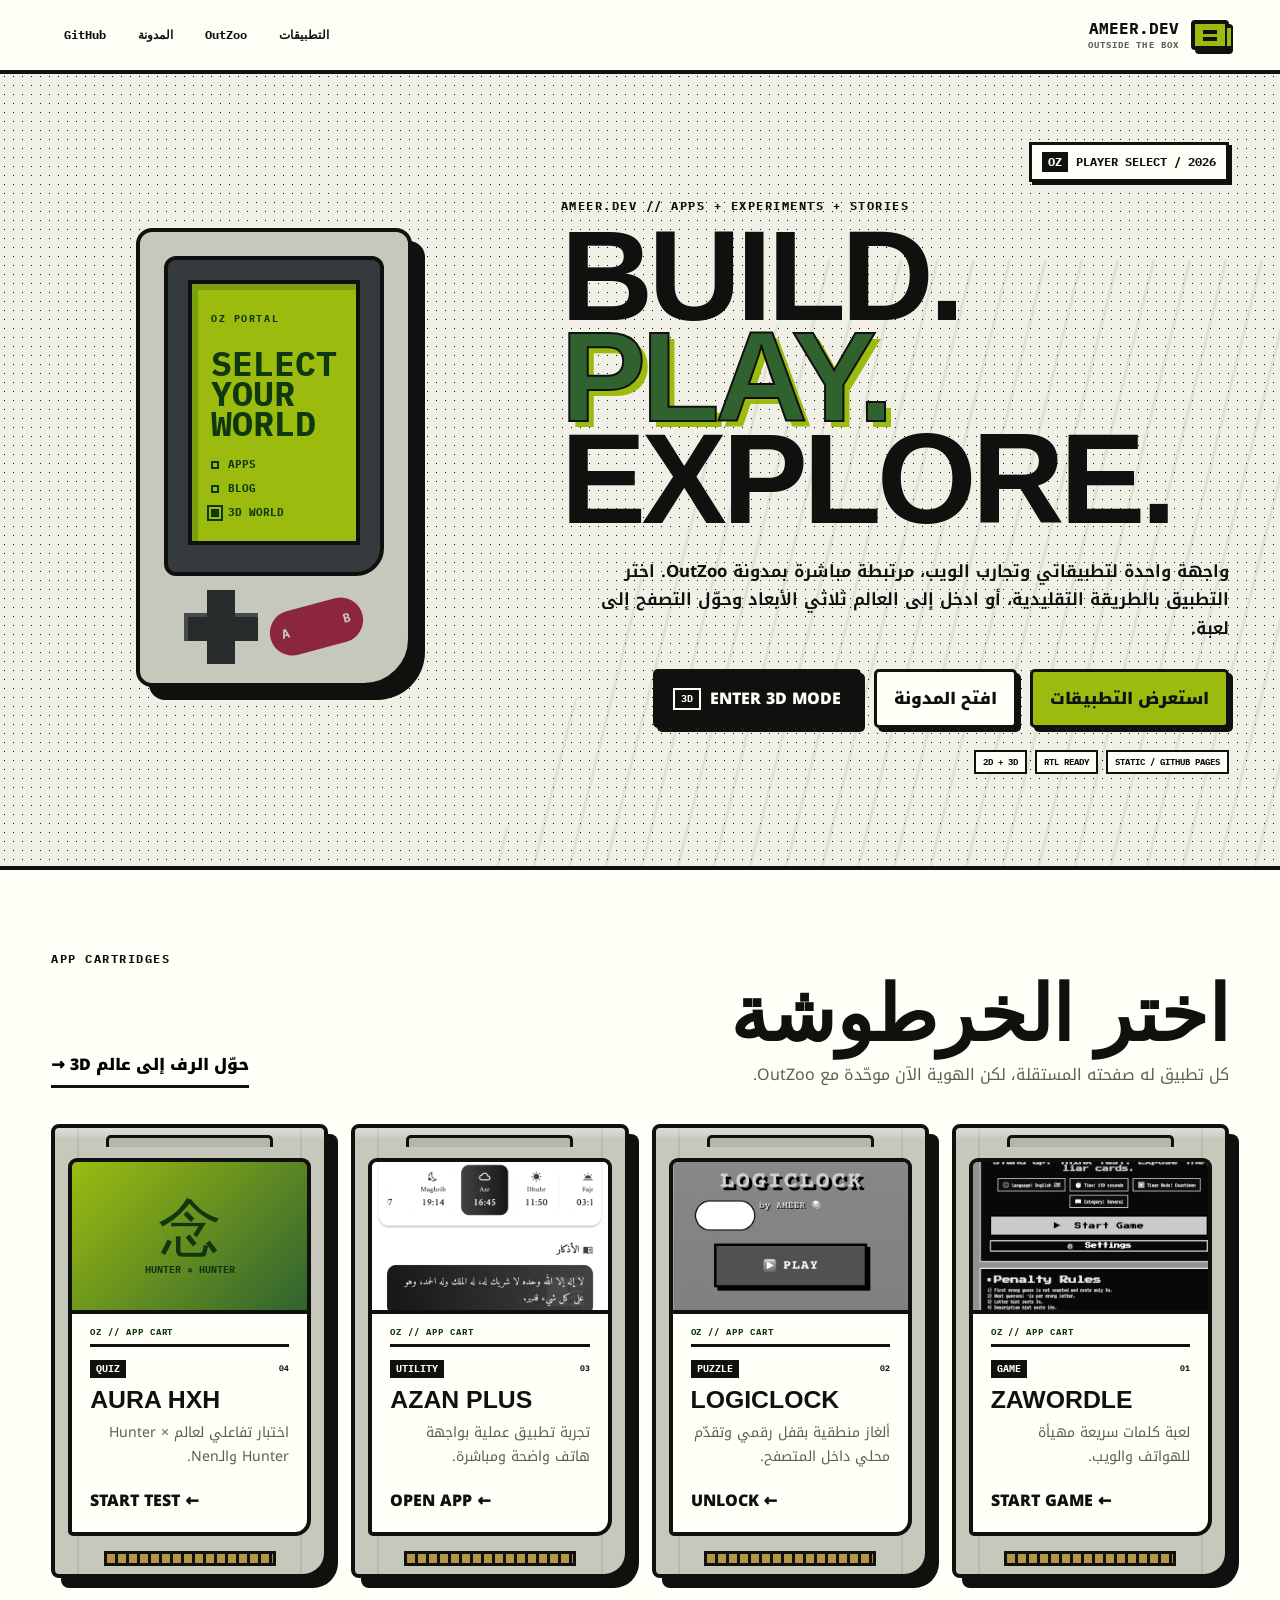
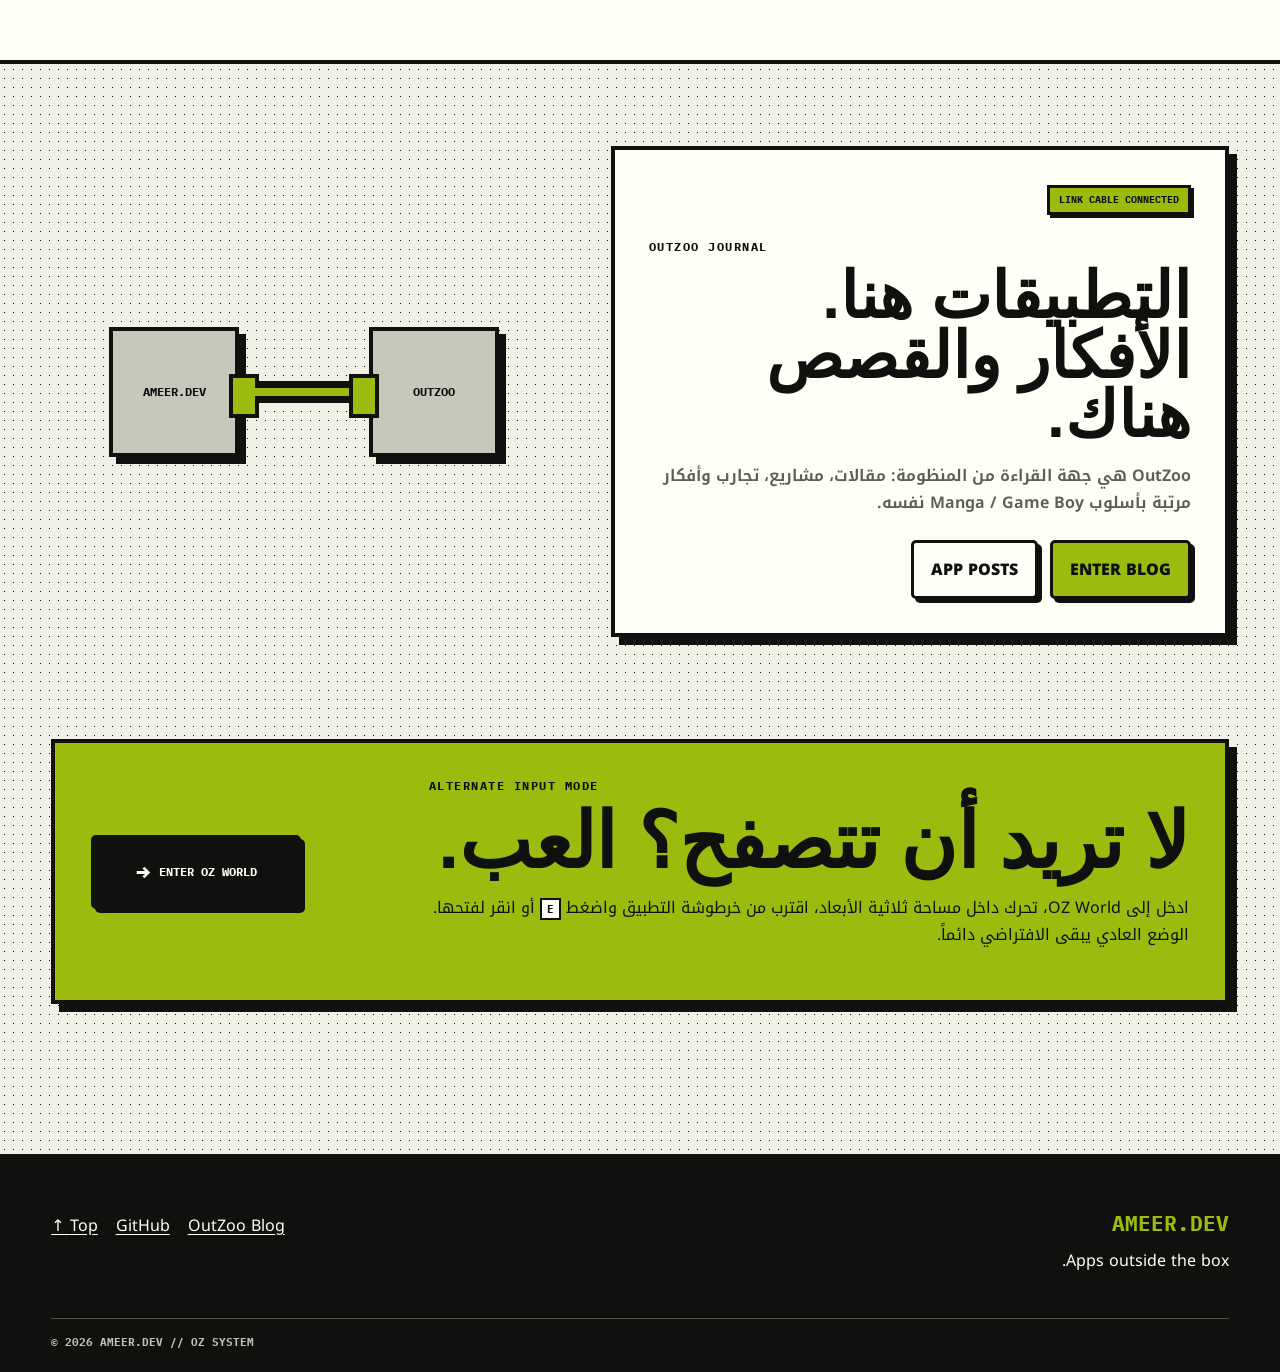
==== index.html @ f424a1c2 "update the main page ." ====
<!doctype html>
<html lang="ar" dir="rtl">
<head>
  <meta charset="utf-8">
  <meta name="viewport" content="width=device-width,initial-scale=1,viewport-fit=cover">
  <meta name="theme-color" content="#f1f0e6">
  <meta name="description" content="AMEER.DEV — تطبيقات وتجارب ومشاريع، وبوابة إلى مدونة OutZoo.">
  <title>AMEER.DEV — Apps, Experiments & OutZoo</title>
  <link rel="preconnect" href="https://fonts.googleapis.com">
  <link rel="preconnect" href="https://fonts.gstatic.com" crossorigin>
  <link href="https://fonts.googleapis.com/css2?family=IBM+Plex+Mono:wght@500;700&family=Noto+Kufi+Arabic:wght@500;700;900&display=swap" rel="stylesheet">
  <link rel="stylesheet" href="assets/site.css">
</head>
<body>
  <a class="skip-link" href="#apps">تجاوز إلى التطبيقات</a>

  <header class="site-header" id="top">
    <div class="shell header-row">
      <a class="brand" href="#top" aria-label="AMEER.DEV home">
        <span class="brand-mark" aria-hidden="true"></span>
        <span class="brand-copy"><b>AMEER.DEV</b><small>OUTSIDE THE BOX</small></span>
      </a>

      <button class="nav-toggle" type="button" aria-expanded="false" aria-controls="site-nav">MENU</button>
      <nav class="nav" id="site-nav" aria-label="التنقل الرئيسي">
        <a href="#apps">التطبيقات</a>
        <a href="#portal">OutZoo</a>
        <a href="https://blog.ameer.dev/">المدونة</a>
        <a href="https://github.com/ameeracle" target="_blank" rel="noopener">GitHub</a>
      </nav>
    </div>
  </header>

  <main>
    <section class="hero">
      <div class="shell hero-grid">
        <div class="hero-copy reveal">
          <div class="issue"><b>OZ</b><span>PLAYER SELECT / 2026</span></div>
          <p class="eyebrow">AMEER.DEV // APPS + EXPERIMENTS + STORIES</p>
          <h1>BUILD.<br><span>PLAY.</span><br>EXPLORE.</h1>
          <p class="hero-lead">واجهة واحدة لتطبيقاتي وتجارب الويب، مرتبطة مباشرة بمدونة <b>OutZoo</b>. اختر التطبيق بالطريقة التقليدية، أو ادخل إلى العالم ثلاثي الأبعاد وحوّل التصفح إلى لعبة.</p>
          <div class="hero-actions">
            <a class="btn btn-primary" href="#apps">استعرض التطبيقات</a>
            <a class="btn" href="https://blog.ameer.dev/">افتح المدونة</a>
            <button class="btn btn-dark world-trigger" type="button" data-open-world>
              <span>ENTER 3D MODE</span><kbd>3D</kbd>
            </button>
          </div>
          <div class="hero-notes" aria-label="خصائص الموقع">
            <span>STATIC / GITHUB PAGES</span><span>RTL READY</span><span>2D + 3D</span>
          </div>
        </div>

        <div class="console reveal" aria-label="OZ handheld console illustration">
          <div class="screen-bezel">
            <div class="screen">
              <span class="screen-label">OZ PORTAL</span>
              <strong>SELECT<br>YOUR<br>WORLD</strong>
              <div class="screen-menu"><i></i><span>APPS</span><i></i><span>BLOG</span><i class="active"></i><span>3D WORLD</span></div>
            </div>
          </div>
          <div class="console-controls" aria-hidden="true"><span class="dpad"></span><span class="ab">A&nbsp;&nbsp;B</span></div>
        </div>
      </div>
    </section>

    <section class="section apps-section" id="apps">
      <div class="shell">
        <p class="kicker">APP CARTRIDGES</p>
        <div class="section-head reveal">
          <div><h2>اختر الخرطوشة</h2><p>كل تطبيق له صفحته المستقلة، لكن الهوية الآن موحّدة مع OutZoo.</p></div>
          <button class="tiny-world world-trigger" type="button" data-open-world>حوّل الرف إلى عالم 3D →</button>
        </div>

        <div class="app-grid">
          <article class="app-card reveal" data-app="zawordle">
            <div class="cart-notch" aria-hidden="true"></div>
            <a class="card-screen" href="ZaWordle/" aria-label="فتح ZaWordle"><img src="assets/zawrd.jpg" alt="واجهة ZaWordle" loading="lazy"></a>
            <div class="card-body"><div class="card-meta"><span>GAME</span><small>01</small></div><h3>ZaWordle</h3><p>لعبة كلمات سريعة مهيأة للهواتف والويب.</p><a class="card-link" href="ZaWordle/">START GAME ←</a></div>
            <div class="cart-pins" aria-hidden="true"></div>
          </article>

          <article class="app-card reveal" data-app="logiclock">
            <div class="cart-notch" aria-hidden="true"></div>
            <a class="card-screen" href="logiclock/" aria-label="فتح LogicLock"><img src="assets/logiclock.webp" alt="واجهة LogicLock" loading="lazy"></a>
            <div class="card-body"><div class="card-meta"><span>PUZZLE</span><small>02</small></div><h3>LogicLock</h3><p>ألغاز منطقية بقفل رقمي وتقدّم محلي داخل المتصفح.</p><a class="card-link" href="logiclock/">UNLOCK ←</a></div>
            <div class="cart-pins" aria-hidden="true"></div>
          </article>

          <article class="app-card reveal" data-app="azanplus">
            <div class="cart-notch" aria-hidden="true"></div>
            <a class="card-screen" href="azanplus/" aria-label="فتح Azan Plus"><img src="assets/screen-home.jpg" alt="واجهة Azan Plus" loading="lazy"></a>
            <div class="card-body"><div class="card-meta"><span>UTILITY</span><small>03</small></div><h3>Azan Plus</h3><p>تجربة تطبيق عملية بواجهة هاتف واضحة ومباشرة.</p><a class="card-link" href="azanplus/">OPEN APP ←</a></div>
            <div class="cart-pins" aria-hidden="true"></div>
          </article>

          <article class="app-card reveal" data-app="hxh">
            <div class="cart-notch" aria-hidden="true"></div>
            <a class="card-screen hxh-screen" href="hxh/" aria-label="فتح Aura HxH"><span>念</span><b>HUNTER × HUNTER</b></a>
            <div class="card-body"><div class="card-meta"><span>QUIZ</span><small>04</small></div><h3>Aura HxH</h3><p>اختبار تفاعلي لعالم Hunter × Hunter والـNen.</p><a class="card-link" href="hxh/">START TEST ←</a></div>
            <div class="cart-pins" aria-hidden="true"></div>
          </article>
        </div>
      </div>
    </section>

    <section class="section portal-section" id="portal">
      <div class="shell portal-grid">
        <div class="portal-panel reveal">
          <span class="portal-badge">LINK CABLE CONNECTED</span>
          <p class="kicker">OUTZOO JOURNAL</p>
          <h2>التطبيقات هنا.<br>الأفكار والقصص هناك.</h2>
          <p>OutZoo هي جهة القراءة من المنظومة: مقالات، مشاريع، تجارب وأفكار مرتبة بأسلوب Manga / Game Boy نفسه.</p>
          <div class="portal-actions"><a class="btn btn-primary" href="https://blog.ameer.dev/">ENTER BLOG</a><a class="btn" href="https://blog.ameer.dev/#tag=app">APP POSTS</a></div>
        </div>
        <div class="link-device reveal" aria-hidden="true"><div class="port left">AMEER.DEV</div><div class="cable"><i></i></div><div class="port right">OUTZOO</div></div>
      </div>
    </section>

    <section class="section world-callout">
      <div class="shell world-box reveal">
        <div><p class="kicker">ALTERNATE INPUT MODE</p><h2>لا تريد أن تتصفح؟ العب.</h2><p>ادخل إلى OZ World، تحرك داخل مساحة ثلاثية الأبعاد، اقترب من خرطوشة التطبيق واضغط <kbd>E</kbd> أو انقر لفتحها. الوضع العادي يبقى الافتراضي دائماً.</p></div>
        <button class="btn btn-dark world-trigger world-big" type="button" data-open-world>ENTER OZ WORLD <span>→</span></button>
      </div>
    </section>
  </main>

  <footer class="footer">
    <div class="shell footer-grid"><div><b>AMEER.DEV</b><p>Apps outside the box.</p></div><div class="footer-links"><a href="https://blog.ameer.dev/">OutZoo Blog</a><a href="https://github.com/ameeracle">GitHub</a><a href="#top">Top ↑</a></div></div>
    <div class="shell footer-bottom">© <span id="year"></span> AMEER.DEV // OZ SYSTEM</div>
  </footer>

  <div class="world" id="oz-world" aria-hidden="true">
    <div class="world-stage" id="oz-world-stage"></div>
    <div class="world-scanlines" aria-hidden="true"></div>
    <div class="world-hud">
      <div class="world-topbar"><div class="world-brand"><b>OZ WORLD</b><span>3D NAVIGATION MODE</span></div><button type="button" id="world-exit">EXIT 3D</button></div>
      <div class="world-crosshair" aria-hidden="true"><i></i><i></i></div>
      <div class="world-prompt" id="world-prompt"><small>INTERACT</small><strong>تحرك نحو إحدى الخراطيش</strong><span>WASD / MOUSE · E TO OPEN</span></div>
      <div class="world-help"><span>WASD MOVE</span><span>MOUSE LOOK</span><span>SHIFT RUN</span><span>E OPEN</span></div>
      <div class="touch-controls" id="touch-controls" aria-hidden="true"><div class="touch-stick" id="touch-stick"><i></i></div><div class="touch-look">LOOK</div><button type="button" id="touch-action">OPEN</button></div>
    </div>
    <div class="world-loader" id="world-loader"><b>LOADING OZ WORLD</b><span></span></div>
  </div>

  <script src="assets/site.js" defer></script>
</body>
</html>
---- assets/site.css ----
:root{--paper:#fffef7;--paper2:#f1f0e6;--ink:#10110f;--muted:#5c5f57;--gb1:#9bbc0f;--gb2:#8bac0f;--gb3:#306230;--gb4:#0f380f;--red:#d94235;--shadow:8px 8px 0 var(--ink);--shadow-sm:4px 4px 0 var(--ink);--radius:8px;--max:1180px;--font:"Noto Kufi Arabic",system-ui,sans-serif;--mono:"IBM Plex Mono",ui-monospace,monospace}
*{box-sizing:border-box}html{scroll-behavior:smooth}body{margin:0;color:var(--ink);background-color:var(--paper2);background-image:radial-gradient(var(--ink) .7px,transparent .7px);background-size:9px 9px;font-family:var(--font);line-height:1.7;overflow-x:hidden}body.world-open{overflow:hidden}a{color:inherit;text-underline-offset:3px}button,input{font:inherit}img{max-width:100%;height:auto}::selection{background:var(--gb1);color:var(--ink)}:focus-visible{outline:4px solid var(--gb1);outline-offset:3px}.shell{width:min(var(--max),92vw);margin-inline:auto}.skip-link{position:fixed;z-index:9999;top:8px;inset-inline-start:8px;transform:translateY(-160%);padding:9px 12px;background:var(--ink);color:var(--paper)}.skip-link:focus{transform:none}
.site-header{position:fixed;inset:0 0 auto;z-index:1000;height:74px;background:rgba(255,254,247,.96);border-bottom:4px solid var(--ink);backdrop-filter:blur(8px)}.header-row{height:100%;display:flex;align-items:center;gap:24px}.brand{display:inline-flex;align-items:center;gap:12px;text-decoration:none;min-width:0}.brand-mark{width:38px;height:30px;border:4px solid var(--ink);border-radius:4px;background:var(--gb1);box-shadow:4px 4px 0 var(--ink);position:relative;flex:none}.brand-mark:before,.brand-mark:after{content:"";position:absolute;background:var(--ink)}.brand-mark:before{width:14px;height:4px;left:8px;top:6px;box-shadow:0 7px 0 var(--ink)}.brand-mark:after{width:4px;height:18px;right:-8px;top:2px;background:var(--gb1);border:2px solid var(--ink)}.brand-copy{display:flex;flex-direction:column;line-height:1.05}.brand-copy b{font:900 1rem/1 var(--mono)}.brand-copy small{margin-top:5px;color:var(--muted);font:700 .55rem/1 var(--mono);letter-spacing:.12em}.nav{margin-inline-start:auto;display:flex;align-items:center;gap:6px}.nav a,.nav-toggle{padding:9px 11px;border:2px solid transparent;text-decoration:none;font:900 .72rem/1 var(--mono)}.nav a:hover{border-color:var(--ink);background:var(--gb1)}.nav-toggle{display:none;margin-inline-start:auto;background:var(--paper);border-color:var(--ink);box-shadow:3px 3px 0 var(--ink);cursor:pointer}
.hero{padding:142px 0 92px;position:relative;overflow:hidden}.hero:after{content:"";position:absolute;z-index:-1;inset:auto -5% 0 38%;height:70%;opacity:.07;background-image:repeating-linear-gradient(104deg,transparent 0 16px,var(--ink) 17px 19px,transparent 20px 35px);clip-path:polygon(38% 0,100% 0,100% 100%,0 100%)}.hero-grid{display:grid;grid-template-columns:minmax(0,1.2fr) minmax(330px,.8fr);gap:64px;align-items:center}.issue{display:inline-flex;gap:8px;align-items:center;margin-bottom:17px;padding:7px 10px;border:3px solid var(--ink);background:var(--paper);box-shadow:3px 3px 0 var(--ink);font:900 .72rem/1 var(--mono);direction:ltr}.issue b{background:var(--ink);color:var(--paper);padding:4px 6px}.eyebrow,.kicker{margin:0 0 13px;font:900 .72rem/1.2 var(--mono);letter-spacing:.13em;direction:ltr;text-align:left}.hero h1{margin:0;font:900 clamp(4rem,10vw,8.3rem)/.79 Impact,"Arial Black",sans-serif;letter-spacing:-.035em;text-transform:uppercase;direction:ltr;text-align:left}.hero h1 span{color:var(--gb3);-webkit-text-stroke:2px var(--ink);text-shadow:6px 6px 0 var(--gb1)}.hero-lead{max-width:680px;margin:28px 0 0;font-size:1.05rem;font-weight:650}.hero-actions{display:flex;gap:13px;flex-wrap:wrap;margin-top:27px}.btn{display:inline-flex;align-items:center;justify-content:center;gap:9px;padding:13px 17px;border:3px solid var(--ink);border-radius:5px;background:var(--paper);color:var(--ink);box-shadow:var(--shadow-sm);font-weight:950;text-decoration:none;cursor:pointer;transition:.12s transform,.12s box-shadow}.btn:hover{transform:translate(2px,2px);box-shadow:2px 2px 0 var(--ink)}.btn-primary{background:var(--gb1)}.btn-dark{background:var(--ink);color:var(--paper)}.btn kbd{padding:4px 6px;border:2px solid currentColor;font:900 .62rem/1 var(--mono)}.hero-notes{display:flex;gap:8px;flex-wrap:wrap;margin-top:22px}.hero-notes span{padding:5px 7px;border:2px solid var(--ink);background:var(--paper);font:800 .58rem/1 var(--mono);direction:ltr}
.console{max-width:390px;margin-inline:auto;padding:24px 24px 30px;background:#c7c8bc;border:4px solid var(--ink);border-radius:16px 16px 48px 16px;box-shadow:13px 13px 0 var(--ink);transform:rotate(2deg)}.screen-bezel{padding:20px 20px 27px;background:#353a3c;border:4px solid var(--ink);border-radius:12px 12px 28px 12px}.screen{min-height:225px;padding:19px;background:var(--gb1);border:4px solid var(--ink);box-shadow:inset 6px 6px 0 rgba(15,56,15,.22);color:var(--gb4);font-family:var(--mono);direction:ltr}.screen-label{font-size:.62rem;font-weight:900;letter-spacing:.16em}.screen strong{display:block;margin:18px 0;font-size:2.2rem;line-height:.85}.screen-menu{display:grid;grid-template-columns:auto 1fr;gap:6px 9px;align-items:center;font-size:.66rem;font-weight:900}.screen-menu i{width:8px;height:8px;border:2px solid var(--gb4)}.screen-menu i.active{background:var(--gb4);box-shadow:0 0 0 2px var(--gb1),0 0 0 4px var(--gb4)}.console-controls{display:flex;align-items:center;justify-content:space-between;padding:28px 20px 4px;direction:ltr}.dpad{width:74px;height:28px;background:#282b2b;position:relative;box-shadow:inset 4px 4px 0 #464b4b}.dpad:after{content:"";position:absolute;width:28px;height:74px;left:23px;top:-23px;background:#282b2b}.ab{display:grid;place-items:center;width:95px;height:45px;border-radius:28px;background:#8c2540;color:#c7c8bc;font:900 .8rem/1 var(--mono);transform:rotate(-15deg);word-spacing:20px}
.section{padding:82px 0;position:relative}.apps-section{background:var(--paper);border-block:4px solid var(--ink)}.section-head{display:flex;align-items:end;justify-content:space-between;gap:28px;margin-bottom:36px}.section h2{margin:0;font:900 clamp(2.6rem,6vw,5.1rem)/.93 Impact,"Arial Black",sans-serif;text-transform:uppercase}.section-head p{margin:11px 0 0;color:var(--muted)}.tiny-world{border:0;border-bottom:3px solid var(--ink);background:none;font-weight:950;cursor:pointer;padding:7px 0;white-space:nowrap}.app-grid{display:grid;grid-template-columns:repeat(4,minmax(0,1fr));gap:23px}.app-card{position:relative;display:flex;flex-direction:column;padding:30px 13px 38px;isolation:isolate;overflow:hidden;background:linear-gradient(180deg,rgba(255,255,255,.42),transparent 12px),linear-gradient(90deg,transparent 0 8%,rgba(16,17,15,.08) 8% 9%,transparent 9% 91%,rgba(16,17,15,.08) 91% 92%,transparent 92%),#c7c8bc;border:4px solid var(--ink);border-radius:8px 8px 25px 8px;box-shadow:10px 10px 0 var(--ink);transition:.14s transform,.14s box-shadow}.app-card:hover{transform:translate(3px,3px) rotate(-.25deg);box-shadow:6px 6px 0 var(--ink)}.cart-notch{position:absolute;z-index:2;top:7px;inset-inline:19%;height:12px;border:3px solid var(--ink);border-bottom:0;border-radius:5px 5px 0 0;background:#b4b6aa}.cart-pins{position:absolute;z-index:2;inset-inline:18%;bottom:8px;height:15px;border:3px solid var(--ink);background:repeating-linear-gradient(90deg,#b59642 0 8px,var(--ink) 8px 11px)}.card-screen{display:block;aspect-ratio:16/10;overflow:hidden;background:var(--gb1);border:4px solid var(--ink);border-bottom:0;border-radius:9px 9px 0 0}.card-screen img{width:100%;height:100%;object-fit:cover;filter:grayscale(1) contrast(1.15);transition:.2s filter,.2s transform}.app-card:hover .card-screen img{filter:grayscale(.15) contrast(1.08);transform:scale(1.035)}.hxh-screen{display:grid;place-items:center;align-content:center;gap:3px;text-decoration:none;background:linear-gradient(135deg,var(--gb1),var(--gb3));color:var(--gb4);font-family:var(--mono)}.hxh-screen span{font-size:4rem;line-height:1}.hxh-screen b{font-size:.65rem}.card-body{display:flex;flex-direction:column;flex:1;padding:18px;background:var(--paper);border:4px solid var(--ink);border-radius:0 0 16px 5px}.card-body:before{content:"OZ // APP CART";display:block;margin:-5px 0 13px;padding-bottom:7px;border-bottom:3px solid var(--ink);color:var(--gb4);direction:ltr;text-align:left;font:900 .59rem/1 var(--mono);letter-spacing:.1em}.card-meta{display:flex;justify-content:space-between;gap:10px;align-items:center;margin-bottom:10px;font:900 .63rem/1 var(--mono);direction:ltr}.card-meta span{padding:4px 6px;background:var(--ink);color:var(--paper)}.card-body h3{margin:0 0 9px;font:900 1.55rem/1 Impact,"Arial Black",sans-serif;text-transform:uppercase;direction:ltr;text-align:left}.card-body p{margin:0 0 18px;color:var(--muted);font-size:.88rem}.card-link{margin-top:auto;font-weight:950;direction:ltr;text-align:left;text-decoration:none}
.portal-section{overflow:hidden}.portal-grid{display:grid;grid-template-columns:minmax(0,1.1fr) minmax(320px,.9fr);gap:54px;align-items:center}.portal-panel{padding:34px;background:var(--paper);border:4px solid var(--ink);box-shadow:var(--shadow)}.portal-panel h2{font-size:clamp(2.5rem,5vw,4.7rem)}.portal-panel>p:not(.kicker){color:var(--muted);font-weight:650}.portal-badge{display:inline-block;margin-bottom:25px;padding:7px 9px;background:var(--gb1);border:3px solid var(--ink);box-shadow:3px 3px 0 var(--ink);font:900 .62rem/1 var(--mono);direction:ltr}.portal-actions{display:flex;gap:12px;flex-wrap:wrap;margin-top:24px}.link-device{display:flex;align-items:center;justify-content:center;direction:ltr}.port{display:grid;place-items:center;width:130px;height:130px;padding:12px;background:#c7c8bc;border:4px solid var(--ink);box-shadow:7px 7px 0 var(--ink);font:900 .72rem/1.2 var(--mono);text-align:center}.cable{width:130px;height:22px;background:var(--ink);position:relative}.cable:before,.cable:after{content:"";position:absolute;top:-7px;width:22px;height:36px;background:var(--gb1);border:4px solid var(--ink)}.cable:before{left:-10px}.cable:after{right:-10px}.cable i{position:absolute;inset:7px 0;background:var(--gb1);animation:pulseCable 1.4s linear infinite}@keyframes pulseCable{50%{background:var(--paper)}}
.world-callout{padding-top:20px}.world-box{display:grid;grid-template-columns:1fr auto;gap:34px;align-items:center;padding:36px;background:var(--gb1);border:4px solid var(--ink);box-shadow:var(--shadow)}.world-box p{max-width:760px}.world-box kbd{padding:2px 5px;border:2px solid var(--ink);background:var(--paper);font:900 .7rem/1 var(--mono)}.world-big{min-width:210px;min-height:74px;font:900 .78rem/1 var(--mono)}.world-big span{font-size:1.5rem}.footer{margin-top:68px;padding:54px 0 24px;background:var(--ink);color:var(--paper);border-top:4px solid var(--ink)}.footer-grid{display:flex;justify-content:space-between;gap:30px}.footer b{font:900 1.3rem/1 var(--mono);color:var(--gb1)}.footer p{margin:8px 0}.footer-links{display:flex;gap:18px;flex-wrap:wrap}.footer-links a{color:var(--paper)}.footer-bottom{margin-top:36px;padding-top:18px;border-top:1px solid #50524c;color:#bfc1b7;font:700 .68rem/1 var(--mono);direction:ltr;text-align:left}
.reveal{opacity:0;transform:translateY(18px);transition:.55s opacity,.55s transform}.reveal.on{opacity:1;transform:none}
.world{position:fixed;z-index:5000;inset:0;display:none;background:#091009;color:#fff}.world.open{display:block}.world-stage{position:absolute;inset:0}.world-stage canvas{display:block;width:100%;height:100%;touch-action:none}.world-scanlines{position:absolute;inset:0;pointer-events:none;opacity:.1;background:repeating-linear-gradient(0deg,rgba(255,255,255,.13) 0 1px,transparent 1px 4px);mix-blend-mode:overlay}.world-hud{position:absolute;inset:0;pointer-events:none;font-family:var(--mono)}.world-topbar{position:absolute;top:0;left:0;right:0;display:flex;align-items:center;justify-content:space-between;padding:max(14px,env(safe-area-inset-top)) 18px 13px;background:linear-gradient(#081009e6,transparent);pointer-events:none}.world-brand{display:flex;flex-direction:column;direction:ltr}.world-brand b{color:#9bbc0f;font-size:1rem}.world-brand span{margin-top:3px;font-size:.55rem;letter-spacing:.13em}.world-topbar button{pointer-events:auto;padding:8px 11px;border:3px solid #9bbc0f;background:#081009;color:#9bbc0f;font:900 .68rem/1 var(--mono);cursor:pointer}.world-crosshair{position:absolute;left:50%;top:50%;width:22px;height:22px;transform:translate(-50%,-50%)}.world-crosshair i{position:absolute;background:#d9f57f;box-shadow:0 0 8px #9bbc0f}.world-crosshair i:first-child{width:22px;height:2px;top:10px}.world-crosshair i:last-child{width:2px;height:22px;left:10px}.world-prompt{position:absolute;left:50%;bottom:78px;transform:translateX(-50%);min-width:min(520px,90vw);padding:13px 16px;border:3px solid #9bbc0f;background:#071007df;text-align:center;transition:.15s opacity,.15s transform}.world-prompt.ready{background:#9bbc0f;color:#0f380f;transform:translateX(-50%) scale(1.02)}.world-prompt small,.world-prompt strong,.world-prompt span{display:block}.world-prompt small{font-size:.55rem;letter-spacing:.13em}.world-prompt strong{margin:4px 0;font-family:var(--font)}.world-prompt span{font-size:.58rem}.world-help{position:absolute;bottom:18px;left:18px;display:flex;gap:5px;direction:ltr}.world-help span{padding:6px 7px;border:2px solid #9bbc0f;background:#071007c9;color:#d9f57f;font-size:.55rem}.world-loader{position:absolute;z-index:10;inset:0;display:grid;place-items:center;align-content:center;gap:14px;background:#071007;color:#9bbc0f;font:900 .78rem/1 var(--mono);letter-spacing:.12em;transition:.35s opacity}.world-loader span{width:min(340px,72vw);height:13px;border:3px solid #9bbc0f;position:relative}.world-loader span:after{content:"";position:absolute;inset:2px;transform-origin:left;background:#9bbc0f;animation:worldLoad 1.25s ease-in-out infinite}@keyframes worldLoad{0%{transform:scaleX(.04)}70%{transform:scaleX(.82)}100%{transform:scaleX(1)}}.world.ready .world-loader{opacity:0;pointer-events:none}.touch-controls{display:none}
@media(max-width:1050px){.app-grid{grid-template-columns:repeat(2,minmax(0,1fr))}.hero-grid{grid-template-columns:1fr;gap:50px}.console{max-width:430px}.portal-grid{grid-template-columns:1fr}.link-device{margin-top:20px}}
@media(max-width:760px){.site-header{height:68px}.nav-toggle{display:block}.nav{position:fixed;inset:68px 0 auto;display:none;flex-direction:column;align-items:stretch;padding:16px;background:var(--paper);border-bottom:4px solid var(--ink)}.nav.open{display:flex}.nav a{text-align:center}.hero{padding-top:112px}.hero h1{font-size:clamp(3.6rem,20vw,6rem)}.section{padding:58px 0}.section-head{align-items:start;flex-direction:column}.app-grid{grid-template-columns:1fr;max-width:430px;margin-inline:auto}.world-box{grid-template-columns:1fr}.world-big{width:100%}.link-device{transform:scale(.82)}.footer-grid{flex-direction:column}.world-help{display:none}.world-prompt{bottom:90px}.touch-controls{position:absolute;inset:auto 0 0;display:block;height:180px;pointer-events:none}.touch-stick{position:absolute;left:24px;bottom:24px;width:112px;height:112px;border:2px solid #9bbc0f55;border-radius:50%;background:#07100755;pointer-events:auto;touch-action:none}.touch-stick i{position:absolute;left:36px;top:36px;width:40px;height:40px;border:3px solid #9bbc0f;border-radius:50%;background:#0f380fcc;transform:translate(0,0)}.touch-look{position:absolute;right:0;bottom:0;width:52%;height:160px;display:grid;place-items:end;padding:14px;color:#9bbc0f66;font-size:.55rem;pointer-events:auto;touch-action:none}.touch-controls button{position:absolute;right:22px;bottom:24px;z-index:2;padding:12px 14px;border:3px solid #9bbc0f;background:#0f380f;color:#d9f57f;font:900 .65rem/1 var(--mono);pointer-events:auto}.world-prompt span{display:none}}
@media(max-width:480px){.console{transform:none;padding:17px}.screen{min-height:190px}.portal-panel,.world-box{padding:24px}.section h2{font-size:2.8rem}.link-device{transform:scale(.68);margin-inline:-50px}.brand-copy small{display:none}}
@media(prefers-reduced-motion:reduce){html{scroll-behavior:auto}.reveal{opacity:1;transform:none;transition:none}.app-card,.btn{transition:none}.cable i{animation:none}}
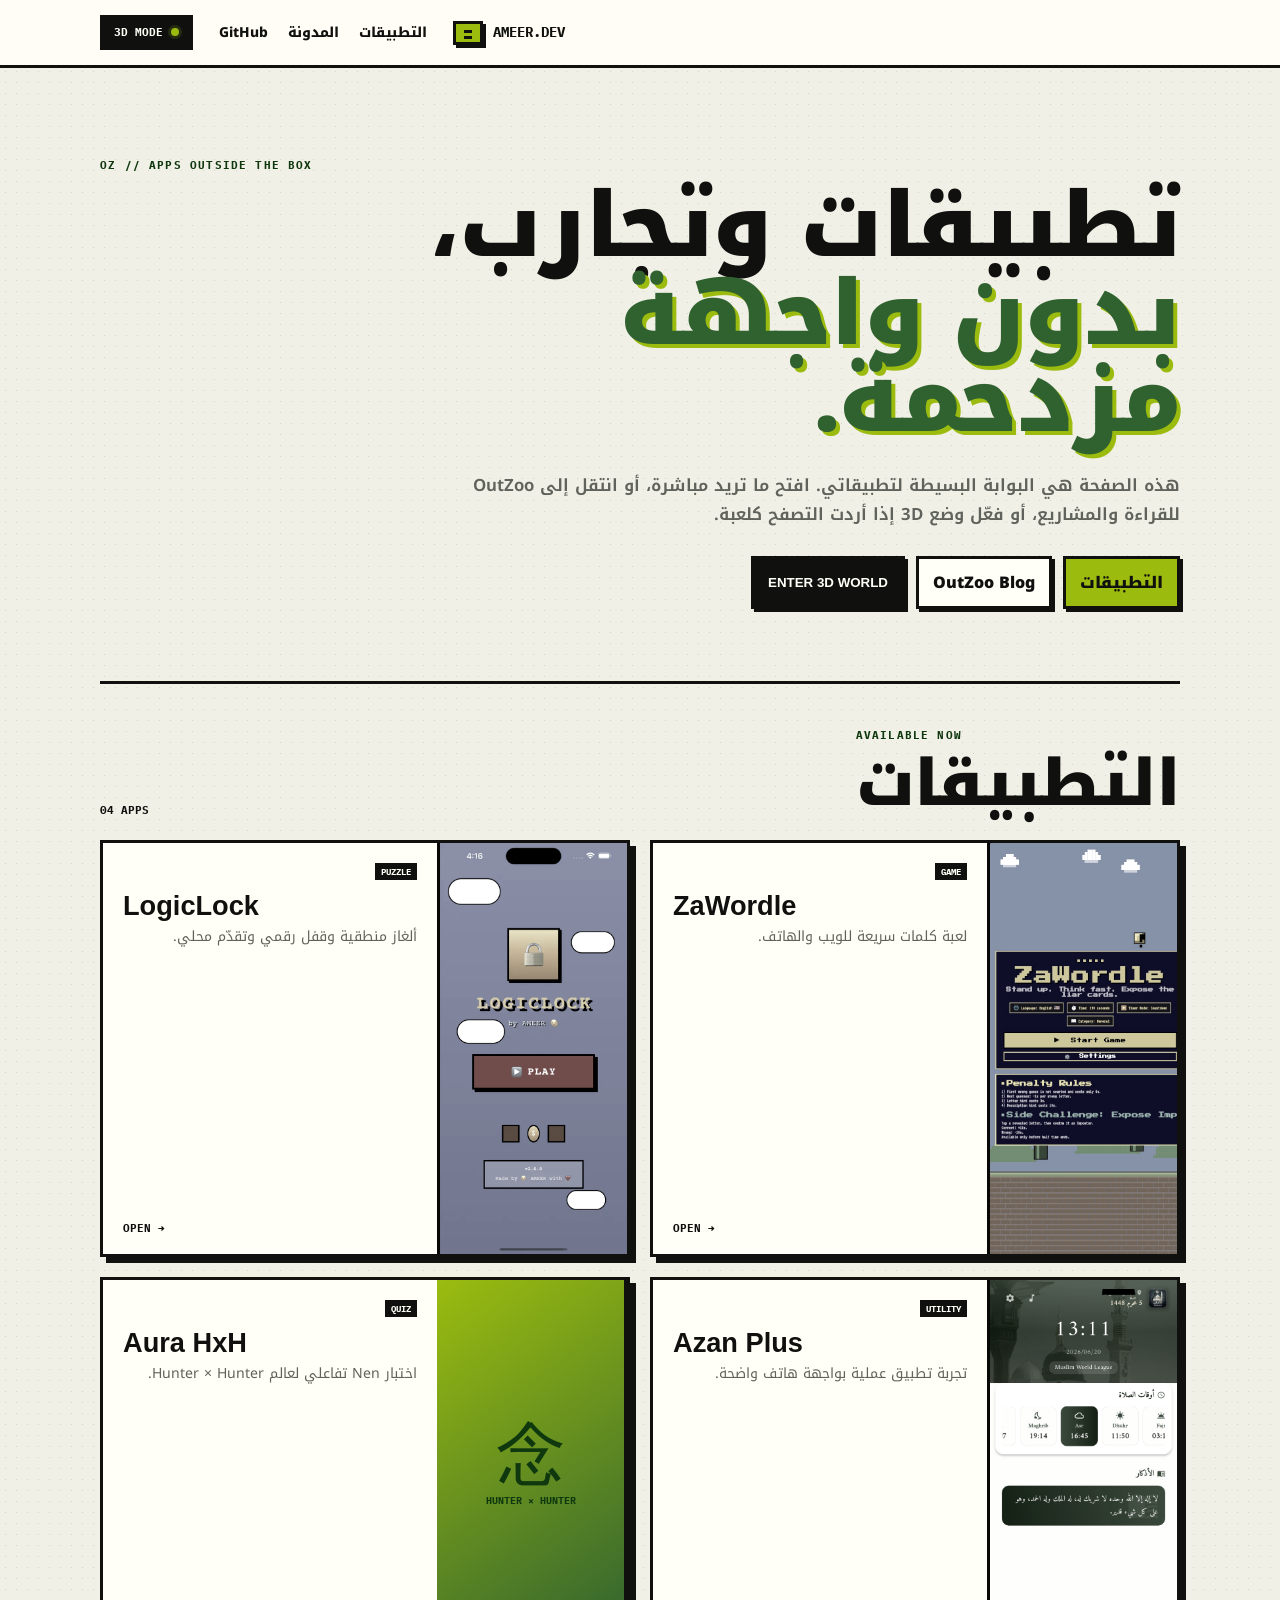
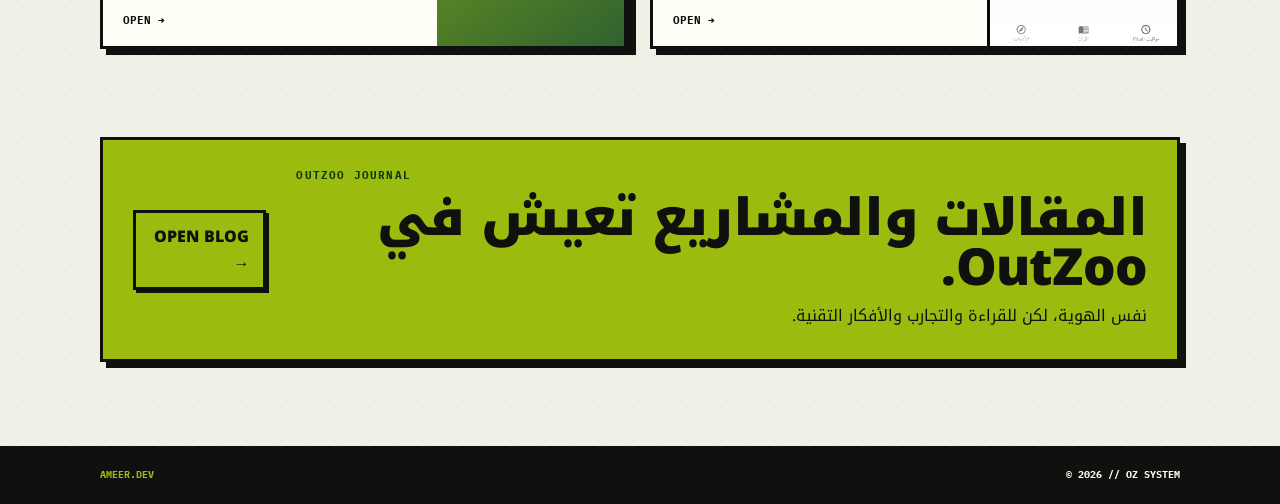
==== commit eb9f9102: "Add files via upload" ====
--- a/index.html
+++ b/index.html
@@ -4,143 +4,82 @@
   <meta charset="utf-8">
   <meta name="viewport" content="width=device-width,initial-scale=1,viewport-fit=cover">
   <meta name="theme-color" content="#f1f0e6">
-  <meta name="description" content="AMEER.DEV — تطبيقات وتجارب ومشاريع، وبوابة إلى مدونة OutZoo.">
-  <title>AMEER.DEV — Apps, Experiments & OutZoo</title>
+  <meta name="description" content="AMEER.DEV — تطبيقات وتجارب وبوابة إلى مدونة OutZoo.">
+  <title>AMEER.DEV — Apps & OutZoo</title>
   <link rel="preconnect" href="https://fonts.googleapis.com">
   <link rel="preconnect" href="https://fonts.gstatic.com" crossorigin>
-  <link href="https://fonts.googleapis.com/css2?family=IBM+Plex+Mono:wght@500;700&family=Noto+Kufi+Arabic:wght@500;700;900&display=swap" rel="stylesheet">
+  <link href="https://fonts.googleapis.com/css2?family=IBM+Plex+Mono:wght@600;700&family=Noto+Kufi+Arabic:wght@500;700;900&display=swap" rel="stylesheet">
   <link rel="stylesheet" href="assets/site.css">
 </head>
 <body>
-  <a class="skip-link" href="#apps">تجاوز إلى التطبيقات</a>
-
-  <header class="site-header" id="top">
-    <div class="shell header-row">
-      <a class="brand" href="#top" aria-label="AMEER.DEV home">
-        <span class="brand-mark" aria-hidden="true"></span>
-        <span class="brand-copy"><b>AMEER.DEV</b><small>OUTSIDE THE BOX</small></span>
-      </a>
-
-      <button class="nav-toggle" type="button" aria-expanded="false" aria-controls="site-nav">MENU</button>
-      <nav class="nav" id="site-nav" aria-label="التنقل الرئيسي">
+  <header class="topbar">
+    <div class="shell topbar-row">
+      <a class="brand" href="#top"><span class="brand-mark" aria-hidden="true"></span><b>AMEER.DEV</b></a>
+      <nav class="nav" aria-label="التنقل الرئيسي">
         <a href="#apps">التطبيقات</a>
-        <a href="#portal">OutZoo</a>
         <a href="https://blog.ameer.dev/">المدونة</a>
         <a href="https://github.com/ameeracle" target="_blank" rel="noopener">GitHub</a>
       </nav>
+      <button class="mode-btn" type="button" data-open-world><span class="mode-dot"></span>3D MODE</button>
     </div>
   </header>
 
-  <main>
-    <section class="hero">
-      <div class="shell hero-grid">
-        <div class="hero-copy reveal">
-          <div class="issue"><b>OZ</b><span>PLAYER SELECT / 2026</span></div>
-          <p class="eyebrow">AMEER.DEV // APPS + EXPERIMENTS + STORIES</p>
-          <h1>BUILD.<br><span>PLAY.</span><br>EXPLORE.</h1>
-          <p class="hero-lead">واجهة واحدة لتطبيقاتي وتجارب الويب، مرتبطة مباشرة بمدونة <b>OutZoo</b>. اختر التطبيق بالطريقة التقليدية، أو ادخل إلى العالم ثلاثي الأبعاد وحوّل التصفح إلى لعبة.</p>
-          <div class="hero-actions">
-            <a class="btn btn-primary" href="#apps">استعرض التطبيقات</a>
-            <a class="btn" href="https://blog.ameer.dev/">افتح المدونة</a>
-            <button class="btn btn-dark world-trigger" type="button" data-open-world>
-              <span>ENTER 3D MODE</span><kbd>3D</kbd>
-            </button>
-          </div>
-          <div class="hero-notes" aria-label="خصائص الموقع">
-            <span>STATIC / GITHUB PAGES</span><span>RTL READY</span><span>2D + 3D</span>
-          </div>
-        </div>
-
-        <div class="console reveal" aria-label="OZ handheld console illustration">
-          <div class="screen-bezel">
-            <div class="screen">
-              <span class="screen-label">OZ PORTAL</span>
-              <strong>SELECT<br>YOUR<br>WORLD</strong>
-              <div class="screen-menu"><i></i><span>APPS</span><i></i><span>BLOG</span><i class="active"></i><span>3D WORLD</span></div>
-            </div>
-          </div>
-          <div class="console-controls" aria-hidden="true"><span class="dpad"></span><span class="ab">A&nbsp;&nbsp;B</span></div>
-        </div>
+  <main id="top">
+    <section class="hero shell">
+      <p class="eyebrow">OZ // APPS OUTSIDE THE BOX</p>
+      <h1>تطبيقات وتجارب،<br><span>بدون واجهة مزدحمة.</span></h1>
+      <p class="lead">هذه الصفحة هي البوابة البسيطة لتطبيقاتي. افتح ما تريد مباشرة، أو انتقل إلى OutZoo للقراءة والمشاريع، أو فعّل وضع 3D إذا أردت التصفح كلعبة.</p>
+      <div class="actions">
+        <a class="btn primary" href="#apps">التطبيقات</a>
+        <a class="btn" href="https://blog.ameer.dev/">OutZoo Blog</a>
+        <button class="btn dark" type="button" data-open-world>ENTER 3D WORLD</button>
       </div>
     </section>
 
-    <section class="section apps-section" id="apps">
-      <div class="shell">
-        <p class="kicker">APP CARTRIDGES</p>
-        <div class="section-head reveal">
-          <div><h2>اختر الخرطوشة</h2><p>كل تطبيق له صفحته المستقلة، لكن الهوية الآن موحّدة مع OutZoo.</p></div>
-          <button class="tiny-world world-trigger" type="button" data-open-world>حوّل الرف إلى عالم 3D →</button>
-        </div>
-
-        <div class="app-grid">
-          <article class="app-card reveal" data-app="zawordle">
-            <div class="cart-notch" aria-hidden="true"></div>
-            <a class="card-screen" href="ZaWordle/" aria-label="فتح ZaWordle"><img src="assets/zawrd.jpg" alt="واجهة ZaWordle" loading="lazy"></a>
-            <div class="card-body"><div class="card-meta"><span>GAME</span><small>01</small></div><h3>ZaWordle</h3><p>لعبة كلمات سريعة مهيأة للهواتف والويب.</p><a class="card-link" href="ZaWordle/">START GAME ←</a></div>
-            <div class="cart-pins" aria-hidden="true"></div>
-          </article>
-
-          <article class="app-card reveal" data-app="logiclock">
-            <div class="cart-notch" aria-hidden="true"></div>
-            <a class="card-screen" href="logiclock/" aria-label="فتح LogicLock"><img src="assets/logiclock.webp" alt="واجهة LogicLock" loading="lazy"></a>
-            <div class="card-body"><div class="card-meta"><span>PUZZLE</span><small>02</small></div><h3>LogicLock</h3><p>ألغاز منطقية بقفل رقمي وتقدّم محلي داخل المتصفح.</p><a class="card-link" href="logiclock/">UNLOCK ←</a></div>
-            <div class="cart-pins" aria-hidden="true"></div>
-          </article>
-
-          <article class="app-card reveal" data-app="azanplus">
-            <div class="cart-notch" aria-hidden="true"></div>
-            <a class="card-screen" href="azanplus/" aria-label="فتح Azan Plus"><img src="assets/screen-home.jpg" alt="واجهة Azan Plus" loading="lazy"></a>
-            <div class="card-body"><div class="card-meta"><span>UTILITY</span><small>03</small></div><h3>Azan Plus</h3><p>تجربة تطبيق عملية بواجهة هاتف واضحة ومباشرة.</p><a class="card-link" href="azanplus/">OPEN APP ←</a></div>
-            <div class="cart-pins" aria-hidden="true"></div>
-          </article>
-
-          <article class="app-card reveal" data-app="hxh">
-            <div class="cart-notch" aria-hidden="true"></div>
-            <a class="card-screen hxh-screen" href="hxh/" aria-label="فتح Aura HxH"><span>念</span><b>HUNTER × HUNTER</b></a>
-            <div class="card-body"><div class="card-meta"><span>QUIZ</span><small>04</small></div><h3>Aura HxH</h3><p>اختبار تفاعلي لعالم Hunter × Hunter والـNen.</p><a class="card-link" href="hxh/">START TEST ←</a></div>
-            <div class="cart-pins" aria-hidden="true"></div>
-          </article>
-        </div>
+    <section class="apps shell" id="apps">
+      <div class="section-title"><div><p class="eyebrow">AVAILABLE NOW</p><h2>التطبيقات</h2></div><span>04 APPS</span></div>
+      <div class="app-grid">
+        <a class="app" href="ZaWordle/">
+          <img src="assets/zawrd.jpg" alt="ZaWordle" loading="lazy">
+          <div class="app-copy"><small>GAME</small><h3>ZaWordle</h3><p>لعبة كلمات سريعة للويب والهاتف.</p><b>OPEN →</b></div>
+        </a>
+        <a class="app" href="logiclock/">
+          <img src="assets/logiclock.webp" alt="LogicLock" loading="lazy">
+          <div class="app-copy"><small>PUZZLE</small><h3>LogicLock</h3><p>ألغاز منطقية وقفل رقمي وتقدّم محلي.</p><b>OPEN →</b></div>
+        </a>
+        <a class="app" href="azanplus/">
+          <img src="assets/screen-home.jpg" alt="Azan Plus" loading="lazy">
+          <div class="app-copy"><small>UTILITY</small><h3>Azan Plus</h3><p>تجربة تطبيق عملية بواجهة هاتف واضحة.</p><b>OPEN →</b></div>
+        </a>
+        <a class="app app-hxh" href="hxh/">
+          <div class="hxh-art"><span>念</span><b>HUNTER × HUNTER</b></div>
+          <div class="app-copy"><small>QUIZ</small><h3>Aura HxH</h3><p>اختبار Nen تفاعلي لعالم Hunter × Hunter.</p><b>OPEN →</b></div>
+        </a>
       </div>
     </section>
 
-    <section class="section portal-section" id="portal">
-      <div class="shell portal-grid">
-        <div class="portal-panel reveal">
-          <span class="portal-badge">LINK CABLE CONNECTED</span>
-          <p class="kicker">OUTZOO JOURNAL</p>
-          <h2>التطبيقات هنا.<br>الأفكار والقصص هناك.</h2>
-          <p>OutZoo هي جهة القراءة من المنظومة: مقالات، مشاريع، تجارب وأفكار مرتبة بأسلوب Manga / Game Boy نفسه.</p>
-          <div class="portal-actions"><a class="btn btn-primary" href="https://blog.ameer.dev/">ENTER BLOG</a><a class="btn" href="https://blog.ameer.dev/#tag=app">APP POSTS</a></div>
-        </div>
-        <div class="link-device reveal" aria-hidden="true"><div class="port left">AMEER.DEV</div><div class="cable"><i></i></div><div class="port right">OUTZOO</div></div>
-      </div>
-    </section>
-
-    <section class="section world-callout">
-      <div class="shell world-box reveal">
-        <div><p class="kicker">ALTERNATE INPUT MODE</p><h2>لا تريد أن تتصفح؟ العب.</h2><p>ادخل إلى OZ World، تحرك داخل مساحة ثلاثية الأبعاد، اقترب من خرطوشة التطبيق واضغط <kbd>E</kbd> أو انقر لفتحها. الوضع العادي يبقى الافتراضي دائماً.</p></div>
-        <button class="btn btn-dark world-trigger world-big" type="button" data-open-world>ENTER OZ WORLD <span>→</span></button>
-      </div>
+    <section class="blog-link shell">
+      <div><p class="eyebrow">OUTZOO JOURNAL</p><h2>المقالات والمشاريع تعيش في OutZoo.</h2><p>نفس الهوية، لكن للقراءة والتجارب والأفكار التقنية.</p></div>
+      <a class="btn primary" href="https://blog.ameer.dev/">OPEN BLOG →</a>
     </section>
   </main>
 
-  <footer class="footer">
-    <div class="shell footer-grid"><div><b>AMEER.DEV</b><p>Apps outside the box.</p></div><div class="footer-links"><a href="https://blog.ameer.dev/">OutZoo Blog</a><a href="https://github.com/ameeracle">GitHub</a><a href="#top">Top ↑</a></div></div>
-    <div class="shell footer-bottom">© <span id="year"></span> AMEER.DEV // OZ SYSTEM</div>
-  </footer>
+  <footer class="footer"><div class="shell"><span>AMEER.DEV</span><span>© <b id="year"></b> // OZ SYSTEM</span></div></footer>
 
   <div class="world" id="oz-world" aria-hidden="true">
-    <div class="world-stage" id="oz-world-stage"></div>
-    <div class="world-scanlines" aria-hidden="true"></div>
+    <canvas id="world-canvas" aria-label="OZ World 3D"></canvas>
     <div class="world-hud">
-      <div class="world-topbar"><div class="world-brand"><b>OZ WORLD</b><span>3D NAVIGATION MODE</span></div><button type="button" id="world-exit">EXIT 3D</button></div>
-      <div class="world-crosshair" aria-hidden="true"><i></i><i></i></div>
-      <div class="world-prompt" id="world-prompt"><small>INTERACT</small><strong>تحرك نحو إحدى الخراطيش</strong><span>WASD / MOUSE · E TO OPEN</span></div>
-      <div class="world-help"><span>WASD MOVE</span><span>MOUSE LOOK</span><span>SHIFT RUN</span><span>E OPEN</span></div>
-      <div class="touch-controls" id="touch-controls" aria-hidden="true"><div class="touch-stick" id="touch-stick"><i></i></div><div class="touch-look">LOOK</div><button type="button" id="touch-action">OPEN</button></div>
+      <div class="world-bar"><div><b>OZ WORLD</b><span>FIRST PERSON NAVIGATION</span></div><button id="world-exit" type="button">EXIT 3D</button></div>
+      <div class="crosshair" aria-hidden="true"></div>
+      <div class="world-prompt" id="world-prompt"><small>READY</small><strong>تحرك نحو إحدى المحطات</strong><span>WASD · MOUSE · E TO OPEN</span></div>
+      <div class="world-help"><span>WASD MOVE</span><span>MOUSE LOOK</span><span>E OPEN</span></div>
+      <div class="touch-ui" id="touch-ui" aria-hidden="true">
+        <div class="touch-pad" id="touch-pad"><button data-move="KeyW">▲</button><button data-move="KeyA">◀</button><button data-move="KeyS">▼</button><button data-move="KeyD">▶</button></div>
+        <div class="touch-look" id="touch-look">DRAG TO LOOK</div>
+        <button class="touch-open" id="touch-open" type="button">OPEN</button>
+      </div>
     </div>
-    <div class="world-loader" id="world-loader"><b>LOADING OZ WORLD</b><span></span></div>
+    <div class="world-error" id="world-error" hidden><b>3D MODE UNAVAILABLE</b><p>تعذر إنشاء WebGL على هذا الجهاز.</p><button type="button" id="world-error-exit">BACK TO SITE</button></div>
   </div>
 
   <script src="assets/site.js" defer></script>
--- a/assets/site.css
+++ b/assets/site.css
@@ -1,14 +1,5 @@
-:root{--paper:#fffef7;--paper2:#f1f0e6;--ink:#10110f;--muted:#5c5f57;--gb1:#9bbc0f;--gb2:#8bac0f;--gb3:#306230;--gb4:#0f380f;--red:#d94235;--shadow:8px 8px 0 var(--ink);--shadow-sm:4px 4px 0 var(--ink);--radius:8px;--max:1180px;--font:"Noto Kufi Arabic",system-ui,sans-serif;--mono:"IBM Plex Mono",ui-monospace,monospace}
-*{box-sizing:border-box}html{scroll-behavior:smooth}body{margin:0;color:var(--ink);background-color:var(--paper2);background-image:radial-gradient(var(--ink) .7px,transparent .7px);background-size:9px 9px;font-family:var(--font);line-height:1.7;overflow-x:hidden}body.world-open{overflow:hidden}a{color:inherit;text-underline-offset:3px}button,input{font:inherit}img{max-width:100%;height:auto}::selection{background:var(--gb1);color:var(--ink)}:focus-visible{outline:4px solid var(--gb1);outline-offset:3px}.shell{width:min(var(--max),92vw);margin-inline:auto}.skip-link{position:fixed;z-index:9999;top:8px;inset-inline-start:8px;transform:translateY(-160%);padding:9px 12px;background:var(--ink);color:var(--paper)}.skip-link:focus{transform:none}
-.site-header{position:fixed;inset:0 0 auto;z-index:1000;height:74px;background:rgba(255,254,247,.96);border-bottom:4px solid var(--ink);backdrop-filter:blur(8px)}.header-row{height:100%;display:flex;align-items:center;gap:24px}.brand{display:inline-flex;align-items:center;gap:12px;text-decoration:none;min-width:0}.brand-mark{width:38px;height:30px;border:4px solid var(--ink);border-radius:4px;background:var(--gb1);box-shadow:4px 4px 0 var(--ink);position:relative;flex:none}.brand-mark:before,.brand-mark:after{content:"";position:absolute;background:var(--ink)}.brand-mark:before{width:14px;height:4px;left:8px;top:6px;box-shadow:0 7px 0 var(--ink)}.brand-mark:after{width:4px;height:18px;right:-8px;top:2px;background:var(--gb1);border:2px solid var(--ink)}.brand-copy{display:flex;flex-direction:column;line-height:1.05}.brand-copy b{font:900 1rem/1 var(--mono)}.brand-copy small{margin-top:5px;color:var(--muted);font:700 .55rem/1 var(--mono);letter-spacing:.12em}.nav{margin-inline-start:auto;display:flex;align-items:center;gap:6px}.nav a,.nav-toggle{padding:9px 11px;border:2px solid transparent;text-decoration:none;font:900 .72rem/1 var(--mono)}.nav a:hover{border-color:var(--ink);background:var(--gb1)}.nav-toggle{display:none;margin-inline-start:auto;background:var(--paper);border-color:var(--ink);box-shadow:3px 3px 0 var(--ink);cursor:pointer}
-.hero{padding:142px 0 92px;position:relative;overflow:hidden}.hero:after{content:"";position:absolute;z-index:-1;inset:auto -5% 0 38%;height:70%;opacity:.07;background-image:repeating-linear-gradient(104deg,transparent 0 16px,var(--ink) 17px 19px,transparent 20px 35px);clip-path:polygon(38% 0,100% 0,100% 100%,0 100%)}.hero-grid{display:grid;grid-template-columns:minmax(0,1.2fr) minmax(330px,.8fr);gap:64px;align-items:center}.issue{display:inline-flex;gap:8px;align-items:center;margin-bottom:17px;padding:7px 10px;border:3px solid var(--ink);background:var(--paper);box-shadow:3px 3px 0 var(--ink);font:900 .72rem/1 var(--mono);direction:ltr}.issue b{background:var(--ink);color:var(--paper);padding:4px 6px}.eyebrow,.kicker{margin:0 0 13px;font:900 .72rem/1.2 var(--mono);letter-spacing:.13em;direction:ltr;text-align:left}.hero h1{margin:0;font:900 clamp(4rem,10vw,8.3rem)/.79 Impact,"Arial Black",sans-serif;letter-spacing:-.035em;text-transform:uppercase;direction:ltr;text-align:left}.hero h1 span{color:var(--gb3);-webkit-text-stroke:2px var(--ink);text-shadow:6px 6px 0 var(--gb1)}.hero-lead{max-width:680px;margin:28px 0 0;font-size:1.05rem;font-weight:650}.hero-actions{display:flex;gap:13px;flex-wrap:wrap;margin-top:27px}.btn{display:inline-flex;align-items:center;justify-content:center;gap:9px;padding:13px 17px;border:3px solid var(--ink);border-radius:5px;background:var(--paper);color:var(--ink);box-shadow:var(--shadow-sm);font-weight:950;text-decoration:none;cursor:pointer;transition:.12s transform,.12s box-shadow}.btn:hover{transform:translate(2px,2px);box-shadow:2px 2px 0 var(--ink)}.btn-primary{background:var(--gb1)}.btn-dark{background:var(--ink);color:var(--paper)}.btn kbd{padding:4px 6px;border:2px solid currentColor;font:900 .62rem/1 var(--mono)}.hero-notes{display:flex;gap:8px;flex-wrap:wrap;margin-top:22px}.hero-notes span{padding:5px 7px;border:2px solid var(--ink);background:var(--paper);font:800 .58rem/1 var(--mono);direction:ltr}
-.console{max-width:390px;margin-inline:auto;padding:24px 24px 30px;background:#c7c8bc;border:4px solid var(--ink);border-radius:16px 16px 48px 16px;box-shadow:13px 13px 0 var(--ink);transform:rotate(2deg)}.screen-bezel{padding:20px 20px 27px;background:#353a3c;border:4px solid var(--ink);border-radius:12px 12px 28px 12px}.screen{min-height:225px;padding:19px;background:var(--gb1);border:4px solid var(--ink);box-shadow:inset 6px 6px 0 rgba(15,56,15,.22);color:var(--gb4);font-family:var(--mono);direction:ltr}.screen-label{font-size:.62rem;font-weight:900;letter-spacing:.16em}.screen strong{display:block;margin:18px 0;font-size:2.2rem;line-height:.85}.screen-menu{display:grid;grid-template-columns:auto 1fr;gap:6px 9px;align-items:center;font-size:.66rem;font-weight:900}.screen-menu i{width:8px;height:8px;border:2px solid var(--gb4)}.screen-menu i.active{background:var(--gb4);box-shadow:0 0 0 2px var(--gb1),0 0 0 4px var(--gb4)}.console-controls{display:flex;align-items:center;justify-content:space-between;padding:28px 20px 4px;direction:ltr}.dpad{width:74px;height:28px;background:#282b2b;position:relative;box-shadow:inset 4px 4px 0 #464b4b}.dpad:after{content:"";position:absolute;width:28px;height:74px;left:23px;top:-23px;background:#282b2b}.ab{display:grid;place-items:center;width:95px;height:45px;border-radius:28px;background:#8c2540;color:#c7c8bc;font:900 .8rem/1 var(--mono);transform:rotate(-15deg);word-spacing:20px}
-.section{padding:82px 0;position:relative}.apps-section{background:var(--paper);border-block:4px solid var(--ink)}.section-head{display:flex;align-items:end;justify-content:space-between;gap:28px;margin-bottom:36px}.section h2{margin:0;font:900 clamp(2.6rem,6vw,5.1rem)/.93 Impact,"Arial Black",sans-serif;text-transform:uppercase}.section-head p{margin:11px 0 0;color:var(--muted)}.tiny-world{border:0;border-bottom:3px solid var(--ink);background:none;font-weight:950;cursor:pointer;padding:7px 0;white-space:nowrap}.app-grid{display:grid;grid-template-columns:repeat(4,minmax(0,1fr));gap:23px}.app-card{position:relative;display:flex;flex-direction:column;padding:30px 13px 38px;isolation:isolate;overflow:hidden;background:linear-gradient(180deg,rgba(255,255,255,.42),transparent 12px),linear-gradient(90deg,transparent 0 8%,rgba(16,17,15,.08) 8% 9%,transparent 9% 91%,rgba(16,17,15,.08) 91% 92%,transparent 92%),#c7c8bc;border:4px solid var(--ink);border-radius:8px 8px 25px 8px;box-shadow:10px 10px 0 var(--ink);transition:.14s transform,.14s box-shadow}.app-card:hover{transform:translate(3px,3px) rotate(-.25deg);box-shadow:6px 6px 0 var(--ink)}.cart-notch{position:absolute;z-index:2;top:7px;inset-inline:19%;height:12px;border:3px solid var(--ink);border-bottom:0;border-radius:5px 5px 0 0;background:#b4b6aa}.cart-pins{position:absolute;z-index:2;inset-inline:18%;bottom:8px;height:15px;border:3px solid var(--ink);background:repeating-linear-gradient(90deg,#b59642 0 8px,var(--ink) 8px 11px)}.card-screen{display:block;aspect-ratio:16/10;overflow:hidden;background:var(--gb1);border:4px solid var(--ink);border-bottom:0;border-radius:9px 9px 0 0}.card-screen img{width:100%;height:100%;object-fit:cover;filter:grayscale(1) contrast(1.15);transition:.2s filter,.2s transform}.app-card:hover .card-screen img{filter:grayscale(.15) contrast(1.08);transform:scale(1.035)}.hxh-screen{display:grid;place-items:center;align-content:center;gap:3px;text-decoration:none;background:linear-gradient(135deg,var(--gb1),var(--gb3));color:var(--gb4);font-family:var(--mono)}.hxh-screen span{font-size:4rem;line-height:1}.hxh-screen b{font-size:.65rem}.card-body{display:flex;flex-direction:column;flex:1;padding:18px;background:var(--paper);border:4px solid var(--ink);border-radius:0 0 16px 5px}.card-body:before{content:"OZ // APP CART";display:block;margin:-5px 0 13px;padding-bottom:7px;border-bottom:3px solid var(--ink);color:var(--gb4);direction:ltr;text-align:left;font:900 .59rem/1 var(--mono);letter-spacing:.1em}.card-meta{display:flex;justify-content:space-between;gap:10px;align-items:center;margin-bottom:10px;font:900 .63rem/1 var(--mono);direction:ltr}.card-meta span{padding:4px 6px;background:var(--ink);color:var(--paper)}.card-body h3{margin:0 0 9px;font:900 1.55rem/1 Impact,"Arial Black",sans-serif;text-transform:uppercase;direction:ltr;text-align:left}.card-body p{margin:0 0 18px;color:var(--muted);font-size:.88rem}.card-link{margin-top:auto;font-weight:950;direction:ltr;text-align:left;text-decoration:none}
-.portal-section{overflow:hidden}.portal-grid{display:grid;grid-template-columns:minmax(0,1.1fr) minmax(320px,.9fr);gap:54px;align-items:center}.portal-panel{padding:34px;background:var(--paper);border:4px solid var(--ink);box-shadow:var(--shadow)}.portal-panel h2{font-size:clamp(2.5rem,5vw,4.7rem)}.portal-panel>p:not(.kicker){color:var(--muted);font-weight:650}.portal-badge{display:inline-block;margin-bottom:25px;padding:7px 9px;background:var(--gb1);border:3px solid var(--ink);box-shadow:3px 3px 0 var(--ink);font:900 .62rem/1 var(--mono);direction:ltr}.portal-actions{display:flex;gap:12px;flex-wrap:wrap;margin-top:24px}.link-device{display:flex;align-items:center;justify-content:center;direction:ltr}.port{display:grid;place-items:center;width:130px;height:130px;padding:12px;background:#c7c8bc;border:4px solid var(--ink);box-shadow:7px 7px 0 var(--ink);font:900 .72rem/1.2 var(--mono);text-align:center}.cable{width:130px;height:22px;background:var(--ink);position:relative}.cable:before,.cable:after{content:"";position:absolute;top:-7px;width:22px;height:36px;background:var(--gb1);border:4px solid var(--ink)}.cable:before{left:-10px}.cable:after{right:-10px}.cable i{position:absolute;inset:7px 0;background:var(--gb1);animation:pulseCable 1.4s linear infinite}@keyframes pulseCable{50%{background:var(--paper)}}
-.world-callout{padding-top:20px}.world-box{display:grid;grid-template-columns:1fr auto;gap:34px;align-items:center;padding:36px;background:var(--gb1);border:4px solid var(--ink);box-shadow:var(--shadow)}.world-box p{max-width:760px}.world-box kbd{padding:2px 5px;border:2px solid var(--ink);background:var(--paper);font:900 .7rem/1 var(--mono)}.world-big{min-width:210px;min-height:74px;font:900 .78rem/1 var(--mono)}.world-big span{font-size:1.5rem}.footer{margin-top:68px;padding:54px 0 24px;background:var(--ink);color:var(--paper);border-top:4px solid var(--ink)}.footer-grid{display:flex;justify-content:space-between;gap:30px}.footer b{font:900 1.3rem/1 var(--mono);color:var(--gb1)}.footer p{margin:8px 0}.footer-links{display:flex;gap:18px;flex-wrap:wrap}.footer-links a{color:var(--paper)}.footer-bottom{margin-top:36px;padding-top:18px;border-top:1px solid #50524c;color:#bfc1b7;font:700 .68rem/1 var(--mono);direction:ltr;text-align:left}
-.reveal{opacity:0;transform:translateY(18px);transition:.55s opacity,.55s transform}.reveal.on{opacity:1;transform:none}
-.world{position:fixed;z-index:5000;inset:0;display:none;background:#091009;color:#fff}.world.open{display:block}.world-stage{position:absolute;inset:0}.world-stage canvas{display:block;width:100%;height:100%;touch-action:none}.world-scanlines{position:absolute;inset:0;pointer-events:none;opacity:.1;background:repeating-linear-gradient(0deg,rgba(255,255,255,.13) 0 1px,transparent 1px 4px);mix-blend-mode:overlay}.world-hud{position:absolute;inset:0;pointer-events:none;font-family:var(--mono)}.world-topbar{position:absolute;top:0;left:0;right:0;display:flex;align-items:center;justify-content:space-between;padding:max(14px,env(safe-area-inset-top)) 18px 13px;background:linear-gradient(#081009e6,transparent);pointer-events:none}.world-brand{display:flex;flex-direction:column;direction:ltr}.world-brand b{color:#9bbc0f;font-size:1rem}.world-brand span{margin-top:3px;font-size:.55rem;letter-spacing:.13em}.world-topbar button{pointer-events:auto;padding:8px 11px;border:3px solid #9bbc0f;background:#081009;color:#9bbc0f;font:900 .68rem/1 var(--mono);cursor:pointer}.world-crosshair{position:absolute;left:50%;top:50%;width:22px;height:22px;transform:translate(-50%,-50%)}.world-crosshair i{position:absolute;background:#d9f57f;box-shadow:0 0 8px #9bbc0f}.world-crosshair i:first-child{width:22px;height:2px;top:10px}.world-crosshair i:last-child{width:2px;height:22px;left:10px}.world-prompt{position:absolute;left:50%;bottom:78px;transform:translateX(-50%);min-width:min(520px,90vw);padding:13px 16px;border:3px solid #9bbc0f;background:#071007df;text-align:center;transition:.15s opacity,.15s transform}.world-prompt.ready{background:#9bbc0f;color:#0f380f;transform:translateX(-50%) scale(1.02)}.world-prompt small,.world-prompt strong,.world-prompt span{display:block}.world-prompt small{font-size:.55rem;letter-spacing:.13em}.world-prompt strong{margin:4px 0;font-family:var(--font)}.world-prompt span{font-size:.58rem}.world-help{position:absolute;bottom:18px;left:18px;display:flex;gap:5px;direction:ltr}.world-help span{padding:6px 7px;border:2px solid #9bbc0f;background:#071007c9;color:#d9f57f;font-size:.55rem}.world-loader{position:absolute;z-index:10;inset:0;display:grid;place-items:center;align-content:center;gap:14px;background:#071007;color:#9bbc0f;font:900 .78rem/1 var(--mono);letter-spacing:.12em;transition:.35s opacity}.world-loader span{width:min(340px,72vw);height:13px;border:3px solid #9bbc0f;position:relative}.world-loader span:after{content:"";position:absolute;inset:2px;transform-origin:left;background:#9bbc0f;animation:worldLoad 1.25s ease-in-out infinite}@keyframes worldLoad{0%{transform:scaleX(.04)}70%{transform:scaleX(.82)}100%{transform:scaleX(1)}}.world.ready .world-loader{opacity:0;pointer-events:none}.touch-controls{display:none}
-@media(max-width:1050px){.app-grid{grid-template-columns:repeat(2,minmax(0,1fr))}.hero-grid{grid-template-columns:1fr;gap:50px}.console{max-width:430px}.portal-grid{grid-template-columns:1fr}.link-device{margin-top:20px}}
-@media(max-width:760px){.site-header{height:68px}.nav-toggle{display:block}.nav{position:fixed;inset:68px 0 auto;display:none;flex-direction:column;align-items:stretch;padding:16px;background:var(--paper);border-bottom:4px solid var(--ink)}.nav.open{display:flex}.nav a{text-align:center}.hero{padding-top:112px}.hero h1{font-size:clamp(3.6rem,20vw,6rem)}.section{padding:58px 0}.section-head{align-items:start;flex-direction:column}.app-grid{grid-template-columns:1fr;max-width:430px;margin-inline:auto}.world-box{grid-template-columns:1fr}.world-big{width:100%}.link-device{transform:scale(.82)}.footer-grid{flex-direction:column}.world-help{display:none}.world-prompt{bottom:90px}.touch-controls{position:absolute;inset:auto 0 0;display:block;height:180px;pointer-events:none}.touch-stick{position:absolute;left:24px;bottom:24px;width:112px;height:112px;border:2px solid #9bbc0f55;border-radius:50%;background:#07100755;pointer-events:auto;touch-action:none}.touch-stick i{position:absolute;left:36px;top:36px;width:40px;height:40px;border:3px solid #9bbc0f;border-radius:50%;background:#0f380fcc;transform:translate(0,0)}.touch-look{position:absolute;right:0;bottom:0;width:52%;height:160px;display:grid;place-items:end;padding:14px;color:#9bbc0f66;font-size:.55rem;pointer-events:auto;touch-action:none}.touch-controls button{position:absolute;right:22px;bottom:24px;z-index:2;padding:12px 14px;border:3px solid #9bbc0f;background:#0f380f;color:#d9f57f;font:900 .65rem/1 var(--mono);pointer-events:auto}.world-prompt span{display:none}}
-@media(max-width:480px){.console{transform:none;padding:17px}.screen{min-height:190px}.portal-panel,.world-box{padding:24px}.section h2{font-size:2.8rem}.link-device{transform:scale(.68);margin-inline:-50px}.brand-copy small{display:none}}
-@media(prefers-reduced-motion:reduce){html{scroll-behavior:auto}.reveal{opacity:1;transform:none;transition:none}.app-card,.btn{transition:none}.cable i{animation:none}}
+:root{--paper:#fffef7;--paper2:#f1f0e6;--ink:#10110f;--muted:#60635b;--gb1:#9bbc0f;--gb2:#8bac0f;--gb3:#306230;--gb4:#0f380f;--shadow:6px 6px 0 var(--ink);--font:"Noto Kufi Arabic",Tahoma,Arial,sans-serif;--mono:"IBM Plex Mono",Consolas,monospace}
+*{box-sizing:border-box}html{scroll-behavior:smooth}body{margin:0;background:var(--paper2);color:var(--ink);font-family:var(--font);line-height:1.7;background-image:radial-gradient(#10110f20 .7px,transparent .8px);background-size:11px 11px}a{color:inherit}.shell{width:min(1080px,91vw);margin-inline:auto}.topbar{position:sticky;top:0;z-index:50;height:68px;background:#fffef7ef;backdrop-filter:blur(10px);border-bottom:3px solid var(--ink)}.topbar-row{height:100%;display:flex;align-items:center;gap:26px}.brand{display:flex;align-items:center;gap:10px;text-decoration:none;font:900 .9rem/1 var(--mono);direction:ltr;margin-inline-end:auto}.brand-mark{width:30px;height:24px;background:var(--gb1);border:3px solid var(--ink);box-shadow:3px 3px 0 var(--ink);position:relative}.brand-mark:after{content:"";position:absolute;width:8px;height:3px;background:var(--ink);left:8px;top:6px;box-shadow:0 6px 0 var(--ink)}.nav{display:flex;align-items:center;gap:20px}.nav a{text-decoration:none;font-weight:800;font-size:.86rem}.nav a:hover{text-decoration:underline;text-decoration-thickness:3px;text-underline-offset:5px}.mode-btn{display:flex;align-items:center;gap:8px;padding:9px 11px;border:3px solid var(--ink);background:var(--ink);color:var(--paper);font:800 .69rem/1 var(--mono);cursor:pointer}.mode-dot{width:8px;height:8px;background:var(--gb1);border-radius:50%;box-shadow:0 0 0 3px #9bbc0f28}.hero{padding:92px 0 72px}.eyebrow{margin:0 0 12px;font:800 .67rem/1 var(--mono);letter-spacing:.11em;color:var(--gb4);direction:ltr;text-align:start}.hero h1,.section-title h2,.blog-link h2{margin:0;font-family:Impact,"Arial Black",var(--font);font-weight:900;line-height:.98;letter-spacing:-.015em}.hero h1{max-width:820px;font-size:clamp(3rem,7vw,6.7rem)}.hero h1 span{color:var(--gb3);text-shadow:4px 4px 0 var(--gb1)}.lead{max-width:760px;margin:25px 0 0;color:var(--muted);font-size:1.05rem;font-weight:650}.actions{display:flex;gap:11px;flex-wrap:wrap;margin-top:28px}.btn{display:inline-flex;align-items:center;justify-content:center;min-height:43px;padding:10px 14px;border:3px solid var(--ink);background:var(--paper);box-shadow:3px 3px 0 var(--ink);color:var(--ink);text-decoration:none;font-weight:900;cursor:pointer}.btn:hover{transform:translate(2px,2px);box-shadow:1px 1px 0 var(--ink)}.btn.primary{background:var(--gb1)}.btn.dark{background:var(--ink);color:var(--paper)}.apps{padding:46px 0 80px;border-top:3px solid var(--ink)}.section-title{display:flex;align-items:end;justify-content:space-between;gap:20px;margin-bottom:24px}.section-title h2{font-size:clamp(2.6rem,5vw,4.4rem)}.section-title>span{font:800 .68rem/1 var(--mono);direction:ltr}.app-grid{display:grid;grid-template-columns:repeat(2,minmax(0,1fr));gap:20px}.app{display:grid;grid-template-columns:190px 1fr;min-height:190px;background:var(--paper);border:3px solid var(--ink);box-shadow:var(--shadow);text-decoration:none;overflow:hidden;transition:.12s transform,.12s box-shadow}.app:hover{transform:translate(2px,2px);box-shadow:3px 3px 0 var(--ink)}.app>img,.hxh-art{width:100%;height:100%;min-height:190px;object-fit:cover;border-inline-end:3px solid var(--ink);filter:grayscale(.8) contrast(1.08)}.app:hover>img{filter:grayscale(.15) contrast(1.05)}.hxh-art{display:grid;place-items:center;align-content:center;gap:5px;background:linear-gradient(145deg,var(--gb1),var(--gb3));color:var(--gb4);filter:none;direction:ltr}.hxh-art span{font-size:4.4rem;line-height:1}.hxh-art b{font:800 .62rem/1 var(--mono)}.app-copy{padding:20px;display:flex;flex-direction:column}.app-copy small{align-self:flex-start;padding:4px 6px;background:var(--ink);color:var(--paper);font:800 .59rem/1 var(--mono);direction:ltr}.app-copy h3{margin:12px 0 6px;font:900 1.7rem/1 Impact,"Arial Black",sans-serif;direction:ltr;text-align:left}.app-copy p{margin:0 0 14px;color:var(--muted);font-size:.88rem}.app-copy b{margin-top:auto;font:800 .67rem/1 var(--mono);direction:ltr;text-align:left}.blog-link{margin-block:8px 84px;padding:30px;display:flex;align-items:center;justify-content:space-between;gap:30px;background:var(--gb1);border:3px solid var(--ink);box-shadow:var(--shadow)}.blog-link h2{font-size:clamp(2rem,4vw,3.6rem)}.blog-link p:not(.eyebrow){margin:9px 0 0;max-width:690px}.footer{padding:22px 0;background:var(--ink);color:var(--paper);font:700 .65rem/1.3 var(--mono);direction:ltr}.footer .shell{display:flex;justify-content:space-between;gap:20px}.footer .shell span:first-child{color:var(--gb1)}body.world-open{overflow:hidden}.world{position:fixed;z-index:5000;inset:0;display:none;background:#dce5b1;color:#fff}.world.open{display:block}.world canvas{position:absolute;inset:0;display:block;width:100%;height:100%;touch-action:none}.world-hud{position:absolute;inset:0;pointer-events:none;font-family:var(--mono)}.world-bar{position:absolute;top:0;left:0;right:0;display:flex;align-items:start;justify-content:space-between;padding:max(14px,env(safe-area-inset-top)) 16px 28px;background:linear-gradient(#10110fe8,transparent)}.world-bar>div{display:flex;flex-direction:column;direction:ltr}.world-bar b{color:#b8d33c;font-size:.9rem}.world-bar span{margin-top:3px;font-size:.52rem;letter-spacing:.1em}.world-bar button{pointer-events:auto;padding:8px 10px;border:2px solid #b8d33c;background:#10110f;color:#b8d33c;font:800 .62rem/1 var(--mono);cursor:pointer}.crosshair{position:absolute;left:50%;top:50%;width:18px;height:18px;transform:translate(-50%,-50%)}.crosshair:before,.crosshair:after{content:"";position:absolute;background:#fff;box-shadow:0 0 0 1px #10110f}.crosshair:before{width:18px;height:2px;top:8px}.crosshair:after{width:2px;height:18px;left:8px}.world-prompt{position:absolute;left:50%;bottom:64px;transform:translateX(-50%);min-width:min(430px,88vw);padding:10px 13px;border:2px solid #10110f;background:#fffef7e8;color:#10110f;box-shadow:4px 4px 0 #10110f;text-align:center}.world-prompt>*{display:block}.world-prompt small{font-size:.5rem;color:#306230}.world-prompt strong{margin:2px 0;font-family:var(--font)}.world-prompt span{font-size:.55rem}.world-prompt.ready{background:#9bbc0f}.world-help{position:absolute;bottom:13px;left:14px;display:flex;gap:5px;direction:ltr}.world-help span{padding:5px 6px;background:#10110fde;border:1px solid #9bbc0f;color:#dce5b1;font-size:.5rem}.world-error{position:absolute;z-index:5;inset:0;display:grid;place-items:center;align-content:center;text-align:center;background:#10110f;color:#fff}.world-error b{color:#9bbc0f;font:900 1.1rem/1 var(--mono)}.world-error button{padding:10px 12px;border:2px solid #9bbc0f;background:none;color:#9bbc0f}.touch-ui{display:none}.touch-look{display:none}
+@media(max-width:820px){.nav{display:none}.topbar-row{gap:12px}.hero{padding-top:70px}.app-grid{grid-template-columns:1fr}.blog-link{align-items:flex-start;flex-direction:column}.mode-btn{margin-inline-start:auto}.app{grid-template-columns:150px 1fr}.app>img,.hxh-art{min-height:170px}.world-help{display:none}.world-prompt{bottom:100px}.touch-ui{position:absolute;inset:auto 0 0;height:190px;display:block;pointer-events:none}.touch-pad{position:absolute;left:18px;bottom:18px;width:124px;height:124px;pointer-events:auto}.touch-pad button{position:absolute;width:42px;height:42px;border:2px solid #9bbc0f;background:#10110fd8;color:#fff;font-weight:900;touch-action:none}.touch-pad button:nth-child(1){left:41px;top:0}.touch-pad button:nth-child(2){left:0;top:41px}.touch-pad button:nth-child(3){left:41px;top:82px}.touch-pad button:nth-child(4){left:82px;top:41px}.touch-look{position:absolute;display:grid;place-items:end;right:0;bottom:0;width:55%;height:180px;padding:14px;color:#10110f88;font:700 .55rem/1 var(--mono);pointer-events:auto;touch-action:none}.touch-open{position:absolute;right:18px;bottom:20px;padding:11px 13px;border:2px solid #10110f;background:#9bbc0f;color:#10110f;font:900 .62rem/1 var(--mono);pointer-events:auto}}
+@media(max-width:560px){.shell{width:min(92vw,1080px)}.brand b{font-size:.74rem}.mode-btn{padding:8px;font-size:.6rem}.hero{padding-bottom:56px}.hero h1{font-size:clamp(2.65rem,15vw,4.5rem)}.lead{font-size:.94rem}.app{grid-template-columns:1fr}.app>img,.hxh-art{height:180px;min-height:180px;border-inline-end:0;border-bottom:3px solid var(--ink)}.blog-link{padding:23px}.footer .shell{flex-direction:column}}
+@media(prefers-reduced-motion:reduce){html{scroll-behavior:auto}.app,.btn{transition:none}}
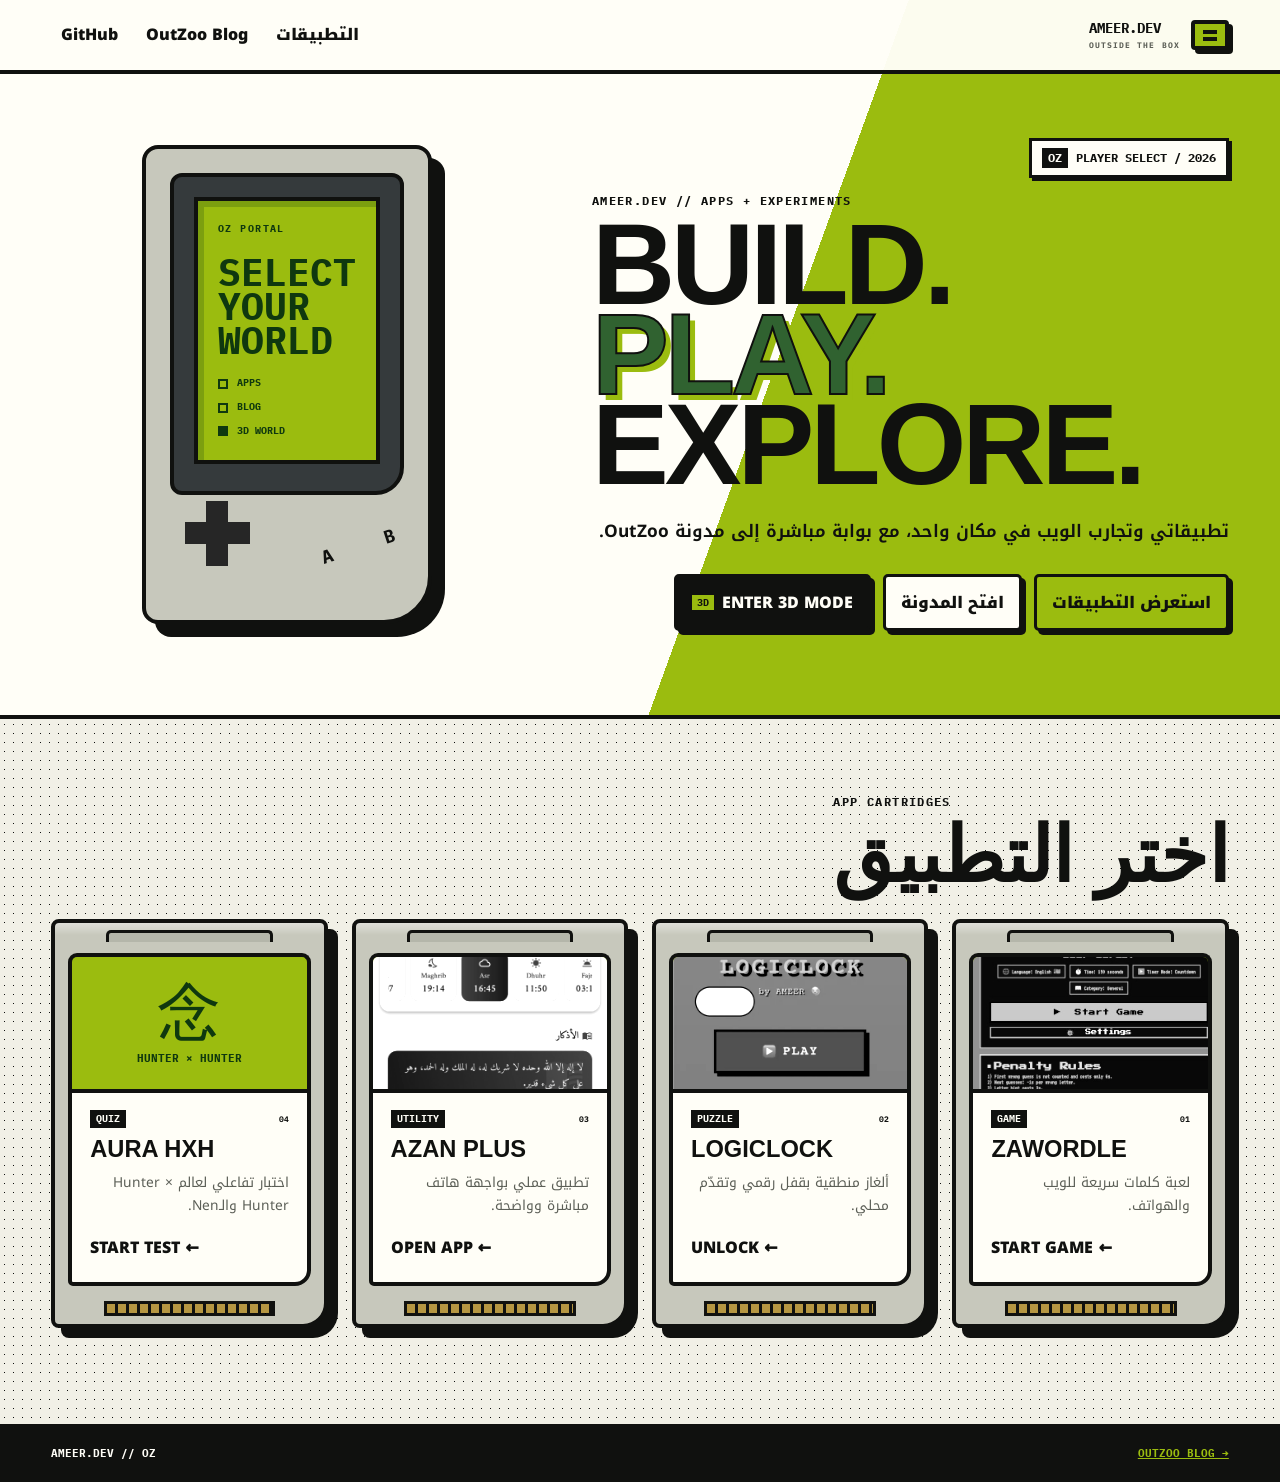
==== commit f4d41352: "Add files via upload" ====
--- a/index.html
+++ b/index.html
@@ -8,80 +8,123 @@
   <title>AMEER.DEV — Apps & OutZoo</title>
   <link rel="preconnect" href="https://fonts.googleapis.com">
   <link rel="preconnect" href="https://fonts.gstatic.com" crossorigin>
-  <link href="https://fonts.googleapis.com/css2?family=IBM+Plex+Mono:wght@600;700&family=Noto+Kufi+Arabic:wght@500;700;900&display=swap" rel="stylesheet">
+  <link href="https://fonts.googleapis.com/css2?family=IBM+Plex+Mono:wght@500;700&family=Noto+Kufi+Arabic:wght@500;700;900&display=swap" rel="stylesheet">
   <link rel="stylesheet" href="assets/site.css">
 </head>
 <body>
-  <header class="topbar">
-    <div class="shell topbar-row">
-      <a class="brand" href="#top"><span class="brand-mark" aria-hidden="true"></span><b>AMEER.DEV</b></a>
-      <nav class="nav" aria-label="التنقل الرئيسي">
+  <a class="skip-link" href="#apps">تجاوز إلى التطبيقات</a>
+
+  <header class="site-header" id="top">
+    <div class="shell header-row">
+      <a class="brand" href="#top" aria-label="AMEER.DEV home">
+        <span class="brand-mark" aria-hidden="true"></span>
+        <span class="brand-copy"><b>AMEER.DEV</b><small>OUTSIDE THE BOX</small></span>
+      </a>
+      <button class="nav-toggle" type="button" aria-expanded="false" aria-controls="site-nav">MENU</button>
+      <nav class="nav" id="site-nav" aria-label="التنقل الرئيسي">
         <a href="#apps">التطبيقات</a>
-        <a href="https://blog.ameer.dev/">المدونة</a>
+        <a href="https://blog.ameer.dev/">OutZoo Blog</a>
         <a href="https://github.com/ameeracle" target="_blank" rel="noopener">GitHub</a>
       </nav>
-      <button class="mode-btn" type="button" data-open-world><span class="mode-dot"></span>3D MODE</button>
     </div>
   </header>
 
-  <main id="top">
-    <section class="hero shell">
-      <p class="eyebrow">OZ // APPS OUTSIDE THE BOX</p>
-      <h1>تطبيقات وتجارب،<br><span>بدون واجهة مزدحمة.</span></h1>
-      <p class="lead">هذه الصفحة هي البوابة البسيطة لتطبيقاتي. افتح ما تريد مباشرة، أو انتقل إلى OutZoo للقراءة والمشاريع، أو فعّل وضع 3D إذا أردت التصفح كلعبة.</p>
-      <div class="actions">
-        <a class="btn primary" href="#apps">التطبيقات</a>
-        <a class="btn" href="https://blog.ameer.dev/">OutZoo Blog</a>
-        <button class="btn dark" type="button" data-open-world>ENTER 3D WORLD</button>
+  <main>
+    <section class="hero">
+      <div class="shell hero-grid">
+        <div class="hero-copy reveal">
+          <div class="issue"><b>OZ</b><span>PLAYER SELECT / 2026</span></div>
+          <p class="eyebrow">AMEER.DEV // APPS + EXPERIMENTS</p>
+          <h1>BUILD.<br><span>PLAY.</span><br>EXPLORE.</h1>
+          <p class="hero-lead">تطبيقاتي وتجارب الويب في مكان واحد، مع بوابة مباشرة إلى مدونة <b>OutZoo</b>.</p>
+          <div class="hero-actions">
+            <a class="btn btn-primary" href="#apps">استعرض التطبيقات</a>
+            <a class="btn" href="https://blog.ameer.dev/">افتح المدونة</a>
+            <button class="btn btn-dark" type="button" data-open-world><span>ENTER 3D MODE</span><kbd>3D</kbd></button>
+          </div>
+        </div>
+
+        <div class="console reveal" aria-label="OZ handheld console illustration">
+          <div class="screen-bezel">
+            <div class="screen">
+              <span class="screen-label">OZ PORTAL</span>
+              <strong>SELECT<br>YOUR<br>WORLD</strong>
+              <div class="screen-menu"><i></i><span>APPS</span><i></i><span>BLOG</span><i class="active"></i><span>3D WORLD</span></div>
+            </div>
+          </div>
+          <div class="console-controls" aria-hidden="true"><span class="dpad"></span><span class="ab">A&nbsp;&nbsp;B</span></div>
+        </div>
       </div>
     </section>
 
-    <section class="apps shell" id="apps">
-      <div class="section-title"><div><p class="eyebrow">AVAILABLE NOW</p><h2>التطبيقات</h2></div><span>04 APPS</span></div>
-      <div class="app-grid">
-        <a class="app" href="ZaWordle/">
-          <img src="assets/zawrd.jpg" alt="ZaWordle" loading="lazy">
-          <div class="app-copy"><small>GAME</small><h3>ZaWordle</h3><p>لعبة كلمات سريعة للويب والهاتف.</p><b>OPEN →</b></div>
-        </a>
-        <a class="app" href="logiclock/">
-          <img src="assets/logiclock.webp" alt="LogicLock" loading="lazy">
-          <div class="app-copy"><small>PUZZLE</small><h3>LogicLock</h3><p>ألغاز منطقية وقفل رقمي وتقدّم محلي.</p><b>OPEN →</b></div>
-        </a>
-        <a class="app" href="azanplus/">
-          <img src="assets/screen-home.jpg" alt="Azan Plus" loading="lazy">
-          <div class="app-copy"><small>UTILITY</small><h3>Azan Plus</h3><p>تجربة تطبيق عملية بواجهة هاتف واضحة.</p><b>OPEN →</b></div>
-        </a>
-        <a class="app app-hxh" href="hxh/">
-          <div class="hxh-art"><span>念</span><b>HUNTER × HUNTER</b></div>
-          <div class="app-copy"><small>QUIZ</small><h3>Aura HxH</h3><p>اختبار Nen تفاعلي لعالم Hunter × Hunter.</p><b>OPEN →</b></div>
-        </a>
+    <section class="apps-section" id="apps">
+      <div class="shell">
+        <div class="section-head reveal">
+          <div><p class="kicker">APP CARTRIDGES</p><h2>اختر التطبيق</h2></div>
+        </div>
+
+        <div class="app-grid">
+          <article class="app-card reveal">
+            <div class="cart-notch" aria-hidden="true"></div>
+            <a class="card-screen" href="ZaWordle/" aria-label="فتح ZaWordle"><img src="assets/zawrd.jpg" alt="واجهة ZaWordle" loading="lazy"></a>
+            <div class="card-body"><div class="card-meta"><span>GAME</span><small>01</small></div><h3>ZaWordle</h3><p>لعبة كلمات سريعة للويب والهواتف.</p><a class="card-link" href="ZaWordle/">START GAME ←</a></div>
+            <div class="cart-pins" aria-hidden="true"></div>
+          </article>
+
+          <article class="app-card reveal">
+            <div class="cart-notch" aria-hidden="true"></div>
+            <a class="card-screen" href="logiclock/" aria-label="فتح LogicLock"><img src="assets/logiclock.webp" alt="واجهة LogicLock" loading="lazy"></a>
+            <div class="card-body"><div class="card-meta"><span>PUZZLE</span><small>02</small></div><h3>LogicLock</h3><p>ألغاز منطقية بقفل رقمي وتقدّم محلي.</p><a class="card-link" href="logiclock/">UNLOCK ←</a></div>
+            <div class="cart-pins" aria-hidden="true"></div>
+          </article>
+
+          <article class="app-card reveal">
+            <div class="cart-notch" aria-hidden="true"></div>
+            <a class="card-screen" href="azanplus/" aria-label="فتح Azan Plus"><img src="assets/screen-home.jpg" alt="واجهة Azan Plus" loading="lazy"></a>
+            <div class="card-body"><div class="card-meta"><span>UTILITY</span><small>03</small></div><h3>Azan Plus</h3><p>تطبيق عملي بواجهة هاتف مباشرة وواضحة.</p><a class="card-link" href="azanplus/">OPEN APP ←</a></div>
+            <div class="cart-pins" aria-hidden="true"></div>
+          </article>
+
+          <article class="app-card reveal">
+            <div class="cart-notch" aria-hidden="true"></div>
+            <a class="card-screen hxh-screen" href="hxh/" aria-label="فتح Aura HxH"><span>念</span><b>HUNTER × HUNTER</b></a>
+            <div class="card-body"><div class="card-meta"><span>QUIZ</span><small>04</small></div><h3>Aura HxH</h3><p>اختبار تفاعلي لعالم Hunter × Hunter والـNen.</p><a class="card-link" href="hxh/">START TEST ←</a></div>
+            <div class="cart-pins" aria-hidden="true"></div>
+          </article>
+        </div>
       </div>
-    </section>
-
-    <section class="blog-link shell">
-      <div><p class="eyebrow">OUTZOO JOURNAL</p><h2>المقالات والمشاريع تعيش في OutZoo.</h2><p>نفس الهوية، لكن للقراءة والتجارب والأفكار التقنية.</p></div>
-      <a class="btn primary" href="https://blog.ameer.dev/">OPEN BLOG →</a>
     </section>
   </main>
 
-  <footer class="footer"><div class="shell"><span>AMEER.DEV</span><span>© <b id="year"></b> // OZ SYSTEM</span></div></footer>
+  <footer class="footer"><div class="shell footer-row"><span>AMEER.DEV // OZ</span><a href="https://blog.ameer.dev/">OUTZOO BLOG →</a></div></footer>
 
   <div class="world" id="oz-world" aria-hidden="true">
-    <canvas id="world-canvas" aria-label="OZ World 3D"></canvas>
-    <div class="world-hud">
-      <div class="world-bar"><div><b>OZ WORLD</b><span>FIRST PERSON NAVIGATION</span></div><button id="world-exit" type="button">EXIT 3D</button></div>
-      <div class="crosshair" aria-hidden="true"></div>
-      <div class="world-prompt" id="world-prompt"><small>READY</small><strong>تحرك نحو إحدى المحطات</strong><span>WASD · MOUSE · E TO OPEN</span></div>
-      <div class="world-help"><span>WASD MOVE</span><span>MOUSE LOOK</span><span>E OPEN</span></div>
-      <div class="touch-ui" id="touch-ui" aria-hidden="true">
-        <div class="touch-pad" id="touch-pad"><button data-move="KeyW">▲</button><button data-move="KeyA">◀</button><button data-move="KeyS">▼</button><button data-move="KeyD">▶</button></div>
-        <div class="touch-look" id="touch-look">DRAG TO LOOK</div>
-        <button class="touch-open" id="touch-open" type="button">OPEN</button>
+    <div class="world-viewport" id="world-viewport">
+      <div class="world-sky"></div>
+      <div class="world-scene" id="world-scene">
+        <div class="world-floor"></div>
+        <div class="world-sign" style="--x:0px;--y:-250px;--z:-1450px"><b>OZ WORLD</b><small>SELECT A STATION</small></div>
+        <button class="world-station" data-world-href="ZaWordle/" data-x="-520" data-z="-650" style="--x:-520px;--y:-130px;--z:-650px"><small>01 / GAME</small><b>ZaWordle</b><span>OPEN</span></button>
+        <button class="world-station" data-world-href="logiclock/" data-x="0" data-z="-850" style="--x:0px;--y:-130px;--z:-850px"><small>02 / PUZZLE</small><b>LogicLock</b><span>OPEN</span></button>
+        <button class="world-station" data-world-href="azanplus/" data-x="520" data-z="-650" style="--x:520px;--y:-130px;--z:-650px"><small>03 / APP</small><b>Azan Plus</b><span>OPEN</span></button>
+        <button class="world-station" data-world-href="hxh/" data-x="-420" data-z="-1320" style="--x:-420px;--y:-130px;--z:-1320px"><small>04 / QUIZ</small><b>Aura HxH</b><span>OPEN</span></button>
+        <button class="world-station world-blog" data-world-href="https://blog.ameer.dev/" data-x="420" data-z="-1320" style="--x:420px;--y:-130px;--z:-1320px"><small>PORTAL</small><b>OUTZOO</b><span>ENTER BLOG</span></button>
       </div>
     </div>
-    <div class="world-error" id="world-error" hidden><b>3D MODE UNAVAILABLE</b><p>تعذر إنشاء WebGL على هذا الجهاز.</p><button type="button" id="world-error-exit">BACK TO SITE</button></div>
+    <div class="world-shade" aria-hidden="true"></div>
+    <div class="world-hud">
+      <div class="world-topbar"><div><b>OZ WORLD</b><span>3D NAVIGATION</span></div><button type="button" id="world-exit">EXIT 3D</button></div>
+      <div class="world-crosshair" aria-hidden="true"><i></i><i></i></div>
+      <div class="world-prompt" id="world-prompt"><small>READY</small><strong>WASD للحركة · حرّك الماوس للنظر</strong><span>اقترب من محطة واضغط E</span></div>
+      <div class="touch-pad" id="touch-pad" aria-label="Touch controls">
+        <button type="button" data-move="KeyW">▲</button><button type="button" data-move="KeyA">◀</button><button type="button" data-move="KeyS">▼</button><button type="button" data-move="KeyD">▶</button>
+      </div>
+      <div class="touch-look" id="touch-look">DRAG TO LOOK</div>
+      <button class="touch-open" id="touch-open" type="button">OPEN</button>
+    </div>
   </div>
 
+  <script src="assets/oz-world.js" defer></script>
   <script src="assets/site.js" defer></script>
 </body>
 </html>
--- a/assets/site.css
+++ b/assets/site.css
@@ -1,5 +1,11 @@
-:root{--paper:#fffef7;--paper2:#f1f0e6;--ink:#10110f;--muted:#60635b;--gb1:#9bbc0f;--gb2:#8bac0f;--gb3:#306230;--gb4:#0f380f;--shadow:6px 6px 0 var(--ink);--font:"Noto Kufi Arabic",Tahoma,Arial,sans-serif;--mono:"IBM Plex Mono",Consolas,monospace}
-*{box-sizing:border-box}html{scroll-behavior:smooth}body{margin:0;background:var(--paper2);color:var(--ink);font-family:var(--font);line-height:1.7;background-image:radial-gradient(#10110f20 .7px,transparent .8px);background-size:11px 11px}a{color:inherit}.shell{width:min(1080px,91vw);margin-inline:auto}.topbar{position:sticky;top:0;z-index:50;height:68px;background:#fffef7ef;backdrop-filter:blur(10px);border-bottom:3px solid var(--ink)}.topbar-row{height:100%;display:flex;align-items:center;gap:26px}.brand{display:flex;align-items:center;gap:10px;text-decoration:none;font:900 .9rem/1 var(--mono);direction:ltr;margin-inline-end:auto}.brand-mark{width:30px;height:24px;background:var(--gb1);border:3px solid var(--ink);box-shadow:3px 3px 0 var(--ink);position:relative}.brand-mark:after{content:"";position:absolute;width:8px;height:3px;background:var(--ink);left:8px;top:6px;box-shadow:0 6px 0 var(--ink)}.nav{display:flex;align-items:center;gap:20px}.nav a{text-decoration:none;font-weight:800;font-size:.86rem}.nav a:hover{text-decoration:underline;text-decoration-thickness:3px;text-underline-offset:5px}.mode-btn{display:flex;align-items:center;gap:8px;padding:9px 11px;border:3px solid var(--ink);background:var(--ink);color:var(--paper);font:800 .69rem/1 var(--mono);cursor:pointer}.mode-dot{width:8px;height:8px;background:var(--gb1);border-radius:50%;box-shadow:0 0 0 3px #9bbc0f28}.hero{padding:92px 0 72px}.eyebrow{margin:0 0 12px;font:800 .67rem/1 var(--mono);letter-spacing:.11em;color:var(--gb4);direction:ltr;text-align:start}.hero h1,.section-title h2,.blog-link h2{margin:0;font-family:Impact,"Arial Black",var(--font);font-weight:900;line-height:.98;letter-spacing:-.015em}.hero h1{max-width:820px;font-size:clamp(3rem,7vw,6.7rem)}.hero h1 span{color:var(--gb3);text-shadow:4px 4px 0 var(--gb1)}.lead{max-width:760px;margin:25px 0 0;color:var(--muted);font-size:1.05rem;font-weight:650}.actions{display:flex;gap:11px;flex-wrap:wrap;margin-top:28px}.btn{display:inline-flex;align-items:center;justify-content:center;min-height:43px;padding:10px 14px;border:3px solid var(--ink);background:var(--paper);box-shadow:3px 3px 0 var(--ink);color:var(--ink);text-decoration:none;font-weight:900;cursor:pointer}.btn:hover{transform:translate(2px,2px);box-shadow:1px 1px 0 var(--ink)}.btn.primary{background:var(--gb1)}.btn.dark{background:var(--ink);color:var(--paper)}.apps{padding:46px 0 80px;border-top:3px solid var(--ink)}.section-title{display:flex;align-items:end;justify-content:space-between;gap:20px;margin-bottom:24px}.section-title h2{font-size:clamp(2.6rem,5vw,4.4rem)}.section-title>span{font:800 .68rem/1 var(--mono);direction:ltr}.app-grid{display:grid;grid-template-columns:repeat(2,minmax(0,1fr));gap:20px}.app{display:grid;grid-template-columns:190px 1fr;min-height:190px;background:var(--paper);border:3px solid var(--ink);box-shadow:var(--shadow);text-decoration:none;overflow:hidden;transition:.12s transform,.12s box-shadow}.app:hover{transform:translate(2px,2px);box-shadow:3px 3px 0 var(--ink)}.app>img,.hxh-art{width:100%;height:100%;min-height:190px;object-fit:cover;border-inline-end:3px solid var(--ink);filter:grayscale(.8) contrast(1.08)}.app:hover>img{filter:grayscale(.15) contrast(1.05)}.hxh-art{display:grid;place-items:center;align-content:center;gap:5px;background:linear-gradient(145deg,var(--gb1),var(--gb3));color:var(--gb4);filter:none;direction:ltr}.hxh-art span{font-size:4.4rem;line-height:1}.hxh-art b{font:800 .62rem/1 var(--mono)}.app-copy{padding:20px;display:flex;flex-direction:column}.app-copy small{align-self:flex-start;padding:4px 6px;background:var(--ink);color:var(--paper);font:800 .59rem/1 var(--mono);direction:ltr}.app-copy h3{margin:12px 0 6px;font:900 1.7rem/1 Impact,"Arial Black",sans-serif;direction:ltr;text-align:left}.app-copy p{margin:0 0 14px;color:var(--muted);font-size:.88rem}.app-copy b{margin-top:auto;font:800 .67rem/1 var(--mono);direction:ltr;text-align:left}.blog-link{margin-block:8px 84px;padding:30px;display:flex;align-items:center;justify-content:space-between;gap:30px;background:var(--gb1);border:3px solid var(--ink);box-shadow:var(--shadow)}.blog-link h2{font-size:clamp(2rem,4vw,3.6rem)}.blog-link p:not(.eyebrow){margin:9px 0 0;max-width:690px}.footer{padding:22px 0;background:var(--ink);color:var(--paper);font:700 .65rem/1.3 var(--mono);direction:ltr}.footer .shell{display:flex;justify-content:space-between;gap:20px}.footer .shell span:first-child{color:var(--gb1)}body.world-open{overflow:hidden}.world{position:fixed;z-index:5000;inset:0;display:none;background:#dce5b1;color:#fff}.world.open{display:block}.world canvas{position:absolute;inset:0;display:block;width:100%;height:100%;touch-action:none}.world-hud{position:absolute;inset:0;pointer-events:none;font-family:var(--mono)}.world-bar{position:absolute;top:0;left:0;right:0;display:flex;align-items:start;justify-content:space-between;padding:max(14px,env(safe-area-inset-top)) 16px 28px;background:linear-gradient(#10110fe8,transparent)}.world-bar>div{display:flex;flex-direction:column;direction:ltr}.world-bar b{color:#b8d33c;font-size:.9rem}.world-bar span{margin-top:3px;font-size:.52rem;letter-spacing:.1em}.world-bar button{pointer-events:auto;padding:8px 10px;border:2px solid #b8d33c;background:#10110f;color:#b8d33c;font:800 .62rem/1 var(--mono);cursor:pointer}.crosshair{position:absolute;left:50%;top:50%;width:18px;height:18px;transform:translate(-50%,-50%)}.crosshair:before,.crosshair:after{content:"";position:absolute;background:#fff;box-shadow:0 0 0 1px #10110f}.crosshair:before{width:18px;height:2px;top:8px}.crosshair:after{width:2px;height:18px;left:8px}.world-prompt{position:absolute;left:50%;bottom:64px;transform:translateX(-50%);min-width:min(430px,88vw);padding:10px 13px;border:2px solid #10110f;background:#fffef7e8;color:#10110f;box-shadow:4px 4px 0 #10110f;text-align:center}.world-prompt>*{display:block}.world-prompt small{font-size:.5rem;color:#306230}.world-prompt strong{margin:2px 0;font-family:var(--font)}.world-prompt span{font-size:.55rem}.world-prompt.ready{background:#9bbc0f}.world-help{position:absolute;bottom:13px;left:14px;display:flex;gap:5px;direction:ltr}.world-help span{padding:5px 6px;background:#10110fde;border:1px solid #9bbc0f;color:#dce5b1;font-size:.5rem}.world-error{position:absolute;z-index:5;inset:0;display:grid;place-items:center;align-content:center;text-align:center;background:#10110f;color:#fff}.world-error b{color:#9bbc0f;font:900 1.1rem/1 var(--mono)}.world-error button{padding:10px 12px;border:2px solid #9bbc0f;background:none;color:#9bbc0f}.touch-ui{display:none}.touch-look{display:none}
-@media(max-width:820px){.nav{display:none}.topbar-row{gap:12px}.hero{padding-top:70px}.app-grid{grid-template-columns:1fr}.blog-link{align-items:flex-start;flex-direction:column}.mode-btn{margin-inline-start:auto}.app{grid-template-columns:150px 1fr}.app>img,.hxh-art{min-height:170px}.world-help{display:none}.world-prompt{bottom:100px}.touch-ui{position:absolute;inset:auto 0 0;height:190px;display:block;pointer-events:none}.touch-pad{position:absolute;left:18px;bottom:18px;width:124px;height:124px;pointer-events:auto}.touch-pad button{position:absolute;width:42px;height:42px;border:2px solid #9bbc0f;background:#10110fd8;color:#fff;font-weight:900;touch-action:none}.touch-pad button:nth-child(1){left:41px;top:0}.touch-pad button:nth-child(2){left:0;top:41px}.touch-pad button:nth-child(3){left:41px;top:82px}.touch-pad button:nth-child(4){left:82px;top:41px}.touch-look{position:absolute;display:grid;place-items:end;right:0;bottom:0;width:55%;height:180px;padding:14px;color:#10110f88;font:700 .55rem/1 var(--mono);pointer-events:auto;touch-action:none}.touch-open{position:absolute;right:18px;bottom:20px;padding:11px 13px;border:2px solid #10110f;background:#9bbc0f;color:#10110f;font:900 .62rem/1 var(--mono);pointer-events:auto}}
-@media(max-width:560px){.shell{width:min(92vw,1080px)}.brand b{font-size:.74rem}.mode-btn{padding:8px;font-size:.6rem}.hero{padding-bottom:56px}.hero h1{font-size:clamp(2.65rem,15vw,4.5rem)}.lead{font-size:.94rem}.app{grid-template-columns:1fr}.app>img,.hxh-art{height:180px;min-height:180px;border-inline-end:0;border-bottom:3px solid var(--ink)}.blog-link{padding:23px}.footer .shell{flex-direction:column}}
-@media(prefers-reduced-motion:reduce){html{scroll-behavior:auto}.app,.btn{transition:none}}
+:root{--paper:#fffef7;--paper2:#f1f0e6;--ink:#10110f;--muted:#5c5f57;--gb1:#9bbc0f;--gb2:#8bac0f;--gb3:#306230;--gb4:#0f380f;--shadow:8px 8px 0 var(--ink);--shadow-sm:4px 4px 0 var(--ink);--max:1180px;--font:"Noto Kufi Arabic",system-ui,sans-serif;--mono:"IBM Plex Mono",ui-monospace,monospace}
+*{box-sizing:border-box}html{scroll-behavior:smooth}body{margin:0;color:var(--ink);background-color:var(--paper2);background-image:radial-gradient(var(--ink) .7px,transparent .7px);background-size:9px 9px;font-family:var(--font);line-height:1.7;overflow-x:hidden}body.world-open{overflow:hidden}a{color:inherit}button{font:inherit}.shell{width:min(var(--max),92vw);margin-inline:auto}.skip-link{position:fixed;z-index:9999;top:8px;inset-inline-start:8px;transform:translateY(-180%);padding:8px;background:var(--ink);color:var(--paper)}.skip-link:focus{transform:none}
+.site-header{position:fixed;z-index:1000;inset:0 0 auto;height:74px;background:rgba(255,254,247,.97);border-bottom:4px solid var(--ink)}.header-row{height:100%;display:flex;align-items:center;gap:24px}.brand{display:flex;align-items:center;gap:11px;margin-inline-end:auto;text-decoration:none}.brand-mark{width:38px;height:30px;border:4px solid var(--ink);border-radius:4px;background:var(--gb1);box-shadow:4px 4px 0 var(--ink);position:relative}.brand-mark:before{content:"";position:absolute;width:14px;height:4px;left:8px;top:6px;background:var(--ink);box-shadow:0 7px 0 var(--ink)}.brand-copy{display:flex;flex-direction:column;line-height:1;direction:ltr}.brand-copy b{font:900 .9rem/1 var(--mono)}.brand-copy small{margin-top:5px;font:700 .52rem/1 var(--mono);letter-spacing:.13em;color:var(--muted)}.nav{display:flex;align-items:center;gap:8px}.nav a{padding:8px 10px;text-decoration:none;font-weight:900}.nav a:hover{background:var(--gb1)}.nav-toggle{display:none;border:3px solid var(--ink);background:var(--paper);font:900 .65rem/1 var(--mono);padding:8px}
+.hero{padding:138px 0 84px;min-height:690px;background:linear-gradient(110deg,var(--paper) 0 59%,var(--gb1) 59% 100%);border-bottom:4px solid var(--ink);overflow:hidden}.hero-grid{display:grid;grid-template-columns:minmax(0,1.15fr) minmax(330px,.85fr);gap:70px;align-items:center}.issue{display:inline-flex;gap:8px;align-items:center;margin-bottom:16px;padding:7px 10px;border:3px solid var(--ink);background:var(--paper);box-shadow:3px 3px 0 var(--ink);font:900 .72rem/1 var(--mono);direction:ltr}.issue b{background:var(--ink);color:var(--paper);padding:4px 6px}.eyebrow,.kicker{margin:0 0 12px;font:900 .72rem/1.25 var(--mono);letter-spacing:.12em;direction:ltr;text-align:left}.hero h1{margin:0;font:900 clamp(4.3rem,9vw,8.2rem)/.78 Impact,"Arial Black",sans-serif;letter-spacing:-.035em;text-transform:uppercase;direction:ltr;text-align:left}.hero h1 span{color:var(--gb3);-webkit-text-stroke:2px var(--ink);text-shadow:6px 6px 0 var(--gb1)}.hero-lead{max-width:650px;margin:28px 0 0;font-size:1.08rem;font-weight:650}.hero-actions{display:flex;gap:12px;flex-wrap:wrap;margin-top:27px}.btn{display:inline-flex;align-items:center;justify-content:center;gap:8px;padding:12px 15px;border:3px solid var(--ink);border-radius:5px;background:var(--paper);color:var(--ink);box-shadow:var(--shadow-sm);font-weight:950;text-decoration:none;cursor:pointer;transition:.12s transform,.12s box-shadow}.btn:hover{transform:translate(2px,2px);box-shadow:2px 2px 0 var(--ink)}.btn-primary{background:var(--gb1)}.btn-dark{background:var(--ink);color:var(--paper)}.btn kbd{padding:3px 5px;background:var(--gb1);color:var(--ink);font:900 .6rem/1 var(--mono)}
+.console{max-width:390px;margin-inline:auto;padding:24px 24px 30px;background:#c7c8bc;border:4px solid var(--ink);border-radius:16px 16px 48px 16px;box-shadow:13px 13px 0 var(--ink);transform:rotate(2deg)}.screen-bezel{padding:20px 20px 27px;background:#353a3c;border:4px solid var(--ink);border-radius:12px 12px 28px 12px}.screen{min-height:240px;padding:20px;background:var(--gb1);border:4px solid var(--ink);box-shadow:inset 6px 6px 0 rgba(15,56,15,.22);color:var(--gb4);font-family:var(--mono);direction:ltr}.screen-label{display:block;font-size:.62rem;font-weight:900;letter-spacing:.15em}.screen strong{display:block;margin:18px 0;font-size:2.4rem;line-height:.88}.screen-menu{display:grid;grid-template-columns:auto 1fr;gap:7px 9px;align-items:center;font-size:.62rem;font-weight:900}.screen-menu i{width:10px;height:10px;border:2px solid var(--gb4)}.screen-menu i.active{background:var(--gb4)}.console-controls{height:95px;position:relative}.dpad{position:absolute;left:15px;top:27px;width:65px;height:22px;background:#262626}.dpad:after{content:"";position:absolute;left:21px;top:-21px;width:22px;height:65px;background:#262626}.ab{position:absolute;right:8px;top:42px;transform:rotate(-18deg);font:900 1.15rem/1 var(--mono);word-spacing:16px}
+.apps-section{padding:76px 0 96px}.section-head{display:flex;justify-content:space-between;align-items:end;margin-bottom:28px}.section-head h2{margin:0;font:900 clamp(2.8rem,6vw,5rem)/.9 Impact,"Arial Black",sans-serif;text-transform:uppercase}.app-grid{display:grid;grid-template-columns:repeat(4,minmax(0,1fr));gap:24px}.app-card{position:relative;display:flex;flex-direction:column;padding:30px 13px 38px;background:linear-gradient(180deg,rgba(255,255,255,.42),transparent 12px),#c7c8bc;border:4px solid var(--ink);border-radius:8px 8px 25px 8px;box-shadow:10px 10px 0 var(--ink);transition:.14s transform,.14s box-shadow}.app-card:hover{transform:translate(3px,3px) rotate(-.25deg);box-shadow:7px 7px 0 var(--ink)}.cart-notch{position:absolute;top:7px;inset-inline:19%;height:12px;border:3px solid var(--ink);border-bottom:0;border-radius:5px 5px 0 0;background:#b4b6aa}.cart-pins{position:absolute;inset-inline:18%;bottom:8px;height:15px;border:3px solid var(--ink);background:repeating-linear-gradient(90deg,#b59642 0 8px,var(--ink) 8px 11px)}.card-screen{display:block;aspect-ratio:16/9;overflow:hidden;background:var(--gb1);border:4px solid var(--ink);border-bottom:0;border-radius:9px 9px 0 0}.card-screen img{width:100%;height:100%;object-fit:cover;filter:grayscale(1) contrast(1.15);transition:.2s}.app-card:hover img{filter:grayscale(.15) contrast(1.08);transform:scale(1.03)}.hxh-screen{display:grid;place-items:center;align-content:center;color:var(--gb4);text-decoration:none;direction:ltr}.hxh-screen span{font-size:4rem;line-height:1}.hxh-screen b{font:900 .67rem/1 var(--mono);margin-top:8px}.card-body{display:flex;flex-direction:column;flex:1;padding:17px 18px 20px;background:var(--paper);border:4px solid var(--ink);border-radius:0 0 16px 5px}.card-meta{display:flex;justify-content:space-between;gap:10px;align-items:center;margin-bottom:10px;font:900 .63rem/1 var(--mono);direction:ltr}.card-meta span{padding:4px 6px;background:var(--ink);color:var(--paper)}.card-body h3{margin:0 0 9px;font:900 1.48rem/1 Impact,"Arial Black",sans-serif;text-transform:uppercase;direction:ltr;text-align:left}.card-body p{margin:0 0 17px;color:var(--muted);font-size:.86rem}.card-link{margin-top:auto;font-weight:950;direction:ltr;text-align:left;text-decoration:none}.footer{padding:20px 0 24px;background:var(--ink);color:var(--paper);border-top:4px solid var(--ink)}.footer-row{display:flex;align-items:center;justify-content:space-between;gap:20px;font:900 .66rem/1 var(--mono);direction:ltr}.footer a{color:var(--gb1)}.reveal{opacity:0;transform:translateY(16px);transition:.45s opacity,.45s transform}.reveal.on{opacity:1;transform:none}
+/* Dependency-free CSS 3D world: no WebGL and no modules. */
+.world{position:fixed;z-index:5000;inset:0;display:none;background:#cfd99a;color:#fff;overflow:hidden}.world.open{display:block}.world-viewport{position:absolute;inset:0;overflow:hidden;perspective:900px;perspective-origin:50% 48%;background:linear-gradient(#dce7ac 0 56%,#7e8e5e 56% 100%);cursor:crosshair;touch-action:none}.world-sky{position:absolute;inset:0;background:radial-gradient(circle at 50% 24%,rgba(255,255,255,.7),transparent 20%),linear-gradient(transparent 0 55%,rgba(15,56,15,.1) 55%);pointer-events:none}.world-scene{position:absolute;left:50%;top:55%;width:0;height:0;transform-style:preserve-3d;will-change:transform}.world-floor{position:absolute;width:2800px;height:3200px;left:-1400px;top:-200px;background-color:#c6cf91;background-image:linear-gradient(rgba(15,56,15,.24) 3px,transparent 3px),linear-gradient(90deg,rgba(15,56,15,.24) 3px,transparent 3px);background-size:100px 100px;border:10px solid var(--gb4);transform:translate3d(0,180px,-1150px) rotateX(90deg);transform-origin:center;backface-visibility:visible}.world-station,.world-sign{position:absolute;left:0;top:0;transform-style:preserve-3d;transform:translate3d(var(--x),var(--y),var(--z));backface-visibility:visible}.world-station{width:260px;height:310px;margin:-155px -130px;padding:28px 22px;background:#c7c8bc;border:7px solid #10110f;border-radius:12px 12px 35px 12px;box-shadow:inset 0 0 0 8px rgba(255,255,255,.25);color:#10110f;text-align:left;direction:ltr;cursor:pointer}.world-station:before{content:"";display:block;height:155px;margin-bottom:18px;background:var(--gb1);border:6px solid #10110f;box-shadow:inset 7px 7px 0 rgba(15,56,15,.18)}.world-station:after{content:"";position:absolute;left:45px;right:45px;bottom:-22px;height:20px;border:5px solid #10110f;background:repeating-linear-gradient(90deg,#b59642 0 12px,#10110f 12px 16px)}.world-station small,.world-station b,.world-station span{position:absolute;z-index:2;left:43px;right:43px}.world-station small{top:52px;font:900 .7rem/1 var(--mono)}.world-station b{top:98px;font:900 2rem/1 Impact,"Arial Black",sans-serif;word-break:break-word}.world-station span{bottom:37px;font:900 .72rem/1 var(--mono)}.world-station.target{outline:9px solid #fffef7;filter:brightness(1.08)}.world-blog:before{background:var(--gb3)}.world-blog small,.world-blog b{color:#fffef7}.world-sign{width:600px;height:165px;margin:-82px -300px;padding:28px;background:#10110f;border:8px solid var(--gb1);color:var(--gb1);text-align:center;direction:ltr}.world-sign b{display:block;font:900 4rem/.85 Impact,"Arial Black",sans-serif}.world-sign small{font:900 .75rem/1 var(--mono);letter-spacing:.2em}.world-shade{position:absolute;inset:0;pointer-events:none;background:radial-gradient(circle,transparent 45%,rgba(0,0,0,.3) 100%)}.world-hud{position:absolute;inset:0;pointer-events:none;font-family:var(--mono)}.world-topbar{position:absolute;inset:0 0 auto;display:flex;align-items:center;justify-content:space-between;padding:16px 18px 42px;background:linear-gradient(rgba(10,18,8,.9),transparent)}.world-topbar>div{display:flex;flex-direction:column;direction:ltr}.world-topbar b{color:var(--gb1)}.world-topbar span{font-size:.55rem;letter-spacing:.15em}.world-topbar button{pointer-events:auto;padding:8px 11px;border:3px solid var(--gb1);background:#071007;color:var(--gb1);font:900 .68rem/1 var(--mono);cursor:pointer}.world-crosshair{position:absolute;left:50%;top:50%;width:24px;height:24px;transform:translate(-50%,-50%)}.world-crosshair i{position:absolute;background:#fffef7;box-shadow:0 0 5px var(--gb4)}.world-crosshair i:first-child{width:24px;height:2px;top:11px}.world-crosshair i:last-child{width:2px;height:24px;left:11px}.world-prompt{position:absolute;left:50%;bottom:25px;transform:translateX(-50%);min-width:min(560px,90vw);padding:12px 16px;border:3px solid var(--gb4);background:rgba(7,16,7,.9);text-align:center}.world-prompt.ready{background:var(--gb1);color:var(--gb4)}.world-prompt small,.world-prompt strong,.world-prompt span{display:block}.world-prompt small{font-size:.54rem;letter-spacing:.13em}.world-prompt strong{margin:4px 0;font-family:var(--font)}.world-prompt span{font-size:.56rem}.touch-pad,.touch-look,.touch-open{display:none}
+@media(max-width:1050px){.app-grid{grid-template-columns:repeat(2,minmax(0,1fr))}.hero-grid{grid-template-columns:1fr;gap:48px}.console{max-width:430px}}
+@media(max-width:760px){.site-header{height:68px}.nav-toggle{display:block}.nav{position:fixed;inset:68px 0 auto;display:none;flex-direction:column;align-items:stretch;padding:16px;background:var(--paper);border-bottom:4px solid var(--ink)}.nav.open{display:flex}.nav a{text-align:center}.hero{padding-top:112px;background:linear-gradient(var(--paper) 0 66%,var(--gb1) 66% 100%)}.hero h1{font-size:clamp(3.7rem,20vw,6rem)}.apps-section{padding:58px 0 70px}.app-grid{grid-template-columns:1fr;max-width:430px;margin-inline:auto}.console{transform:none}.footer-row{flex-direction:column;align-items:flex-start}.brand-copy small{display:none}.world-prompt{bottom:118px}.touch-pad{display:grid;grid-template-columns:repeat(3,48px);grid-template-areas:". up ." "left down right";position:absolute;left:18px;bottom:18px;gap:4px;pointer-events:auto}.touch-pad button{width:48px;height:48px;border:2px solid var(--gb1);background:#071007cc;color:var(--gb1);font-weight:900}.touch-pad button[data-move="KeyW"]{grid-area:up}.touch-pad button[data-move="KeyA"]{grid-area:left}.touch-pad button[data-move="KeyS"]{grid-area:down}.touch-pad button[data-move="KeyD"]{grid-area:right}.touch-look{display:grid;place-items:end;position:absolute;right:0;bottom:0;width:52%;height:160px;padding:16px;color:#fffef766;font-size:.55rem;pointer-events:auto;touch-action:none}.touch-open{display:block;position:absolute;right:22px;bottom:22px;padding:12px;border:3px solid var(--gb1);background:#0f380f;color:#fffef7;font:900 .62rem/1 var(--mono);pointer-events:auto}.world-station{width:220px;height:270px;margin:-135px -110px}.world-station:before{height:130px}.world-station small,.world-station b,.world-station span{left:34px;right:34px}.world-station b{font-size:1.65rem}.world-sign{transform:translate3d(var(--x),var(--y),var(--z)) scale(.8)}}
+@media(prefers-reduced-motion:reduce){html{scroll-behavior:auto}.reveal{opacity:1;transform:none;transition:none}.app-card,.btn{transition:none}}
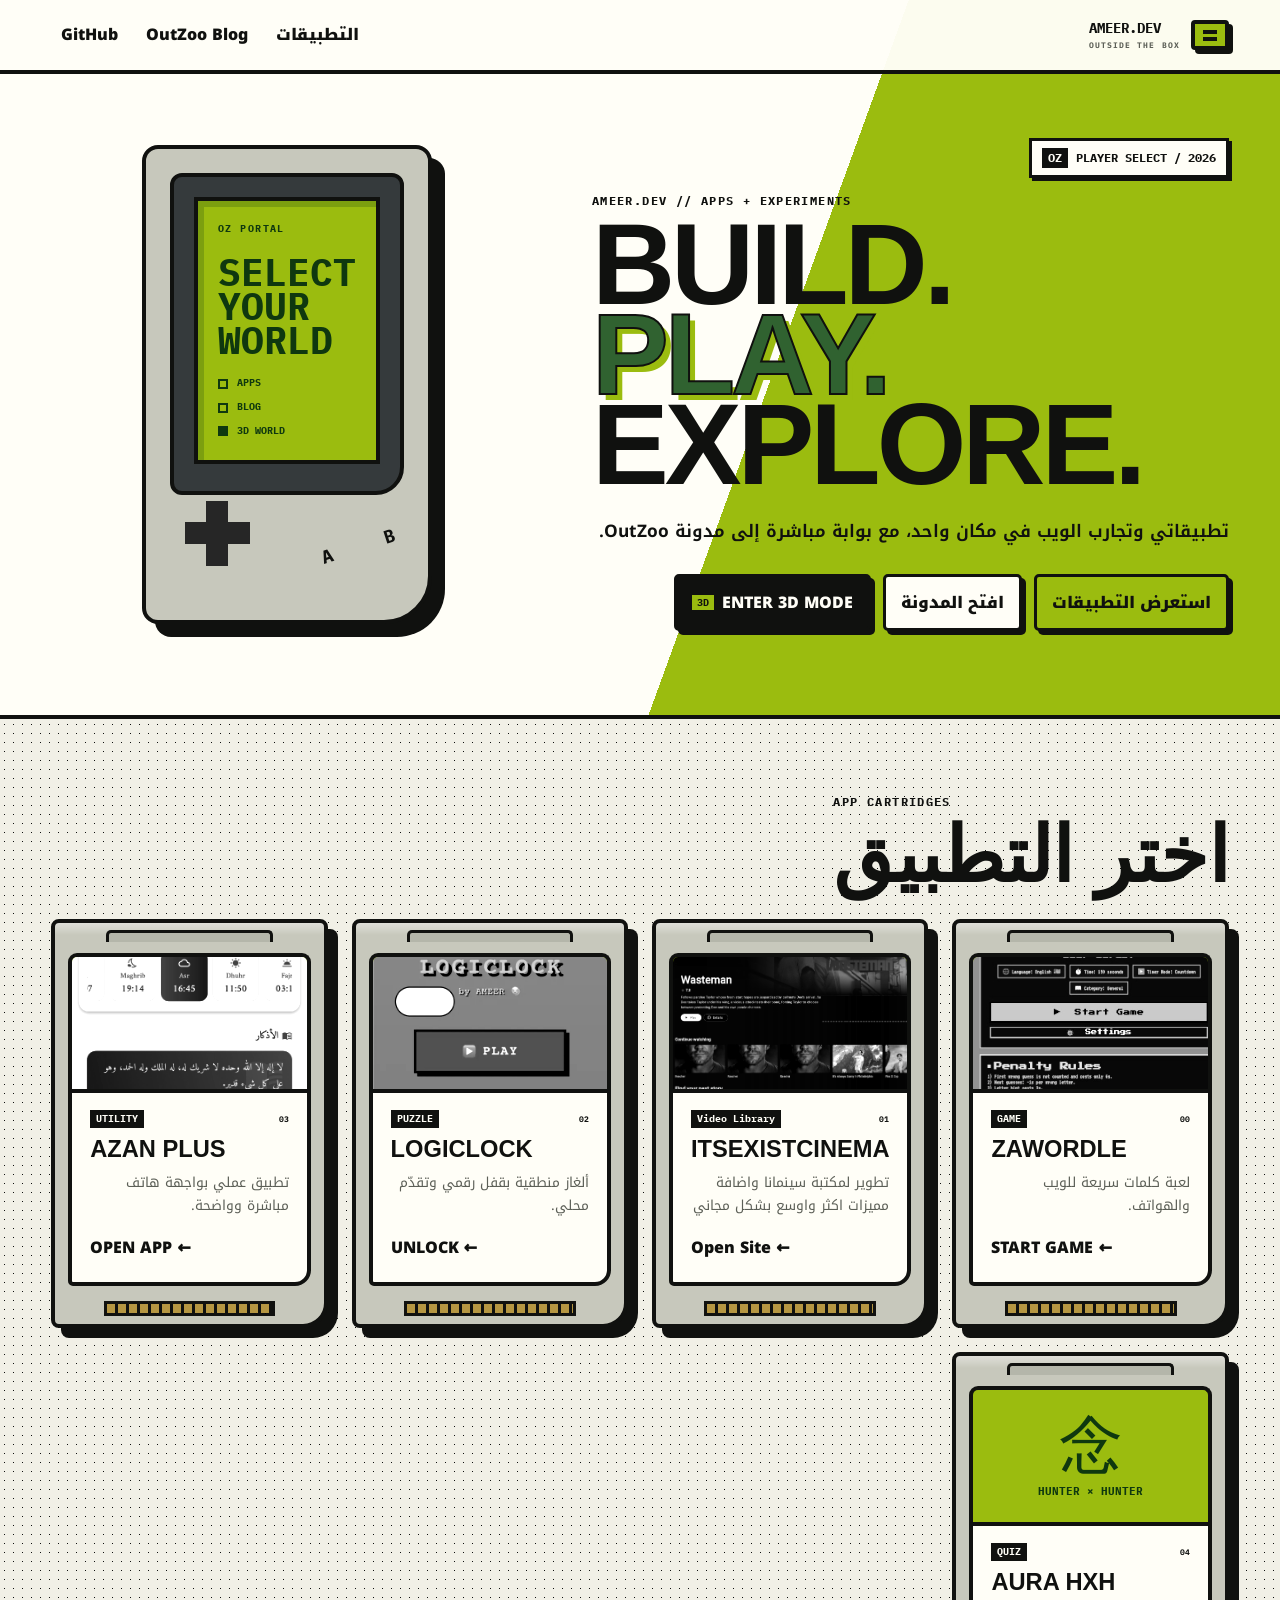
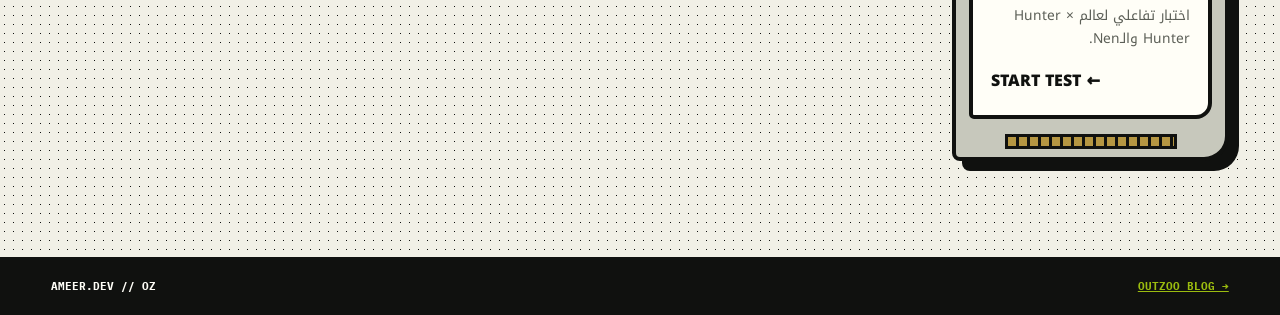
==== commit 7bbd7b9d: "add itsExistCinema" ====
--- a/index.html
+++ b/index.html
@@ -67,7 +67,13 @@
           <article class="app-card reveal">
             <div class="cart-notch" aria-hidden="true"></div>
             <a class="card-screen" href="ZaWordle/" aria-label="فتح ZaWordle"><img src="assets/zawrd.jpg" alt="واجهة ZaWordle" loading="lazy"></a>
-            <div class="card-body"><div class="card-meta"><span>GAME</span><small>01</small></div><h3>ZaWordle</h3><p>لعبة كلمات سريعة للويب والهواتف.</p><a class="card-link" href="ZaWordle/">START GAME ←</a></div>
+            <div class="card-body"><div class="card-meta"><span>GAME</span><small>00</small></div><h3>ZaWordle</h3><p>لعبة كلمات سريعة للويب والهواتف.</p><a class="card-link" href="ZaWordle/">START GAME ←</a></div>
+            <div class="cart-pins" aria-hidden="true"></div>
+          </article>
+          <article class="app-card reveal">
+            <div class="cart-notch" aria-hidden="true"></div>
+            <a class="card-screen" href="https://itsexistcinema.web.app/" aria-label="فتح itsExistCinema"><img src="assets/image.png" alt="واجهة itsExistCinema" loading="lazy"></a>
+            <div class="card-body"><div class="card-meta"><span>Video Library</span><small>01</small></div><h3>itsExistCinema</h3><p>تطوير لمكتبة سينمانا واضافة مميزات اكثر واوسع بشكل مجاني</p><a class="card-link" href="ZaWordle/">Open Site ←</a></div>
             <div class="cart-pins" aria-hidden="true"></div>
           </article>
 
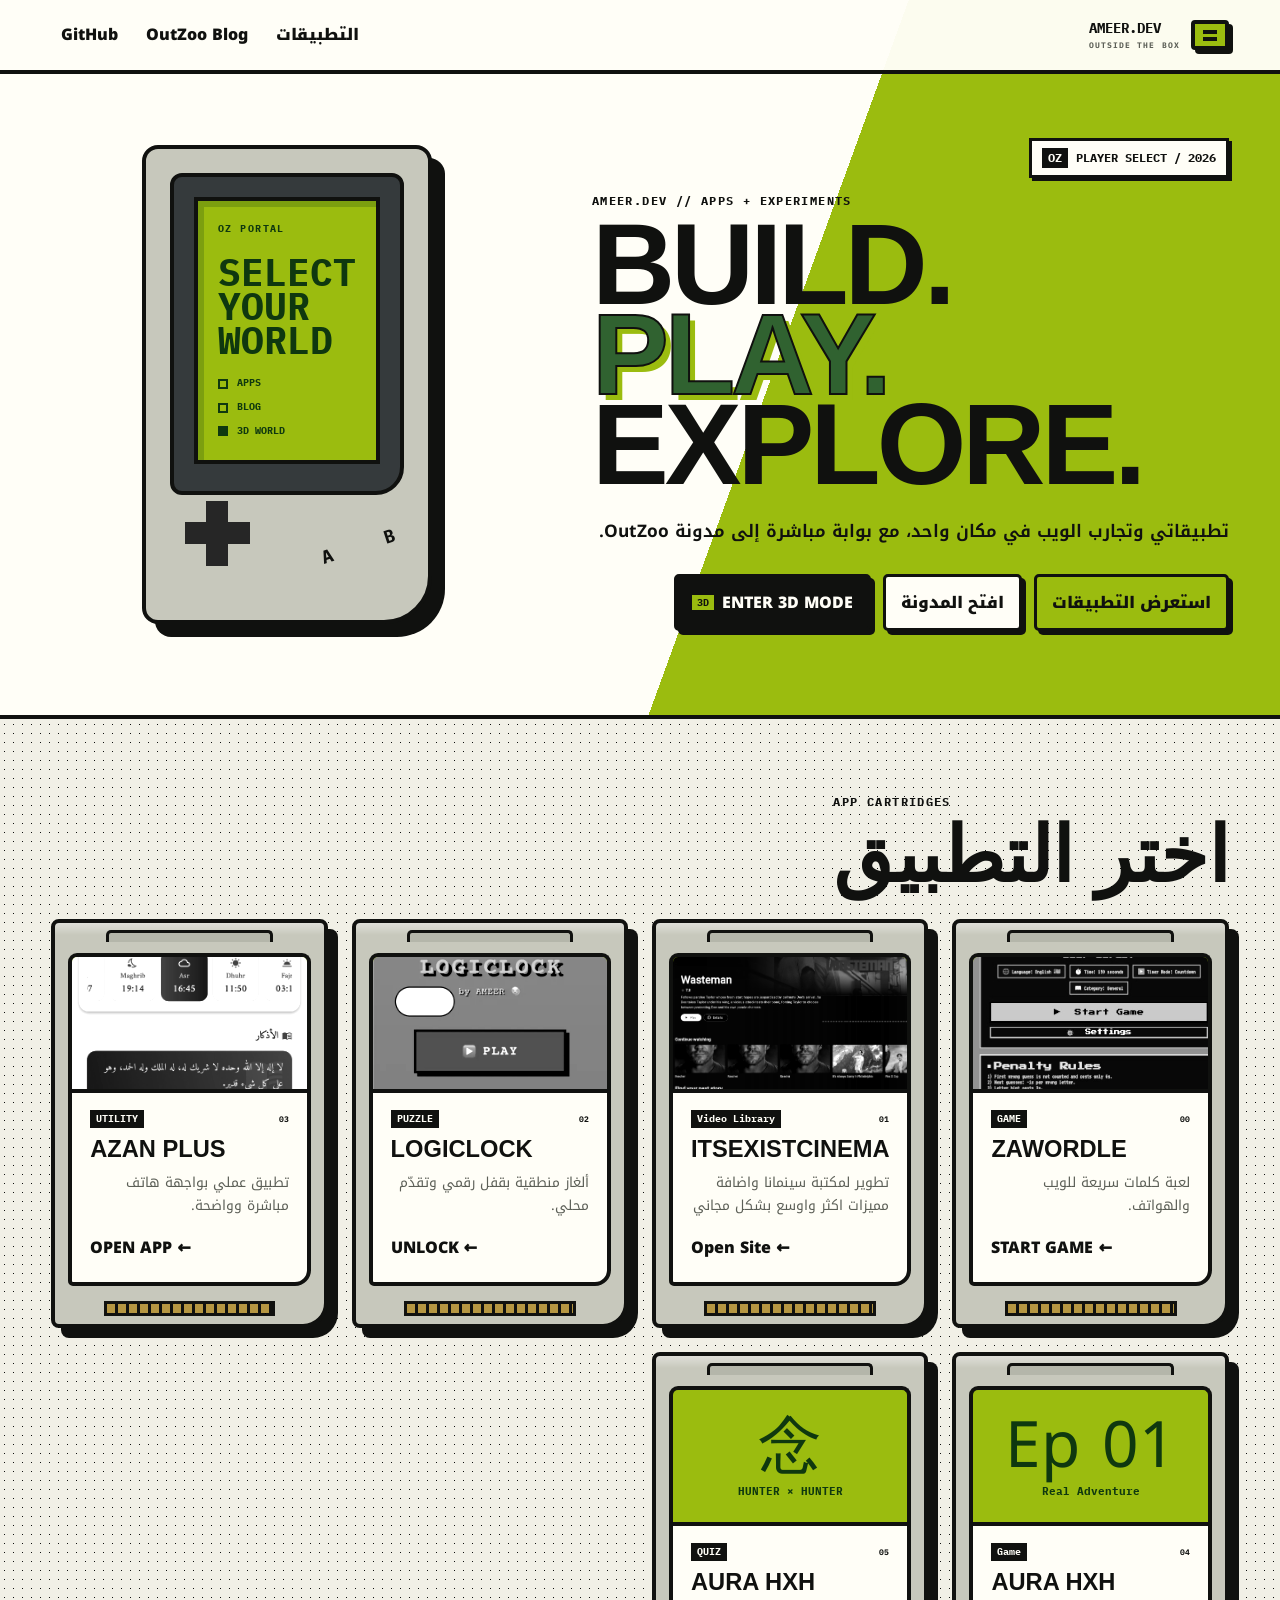
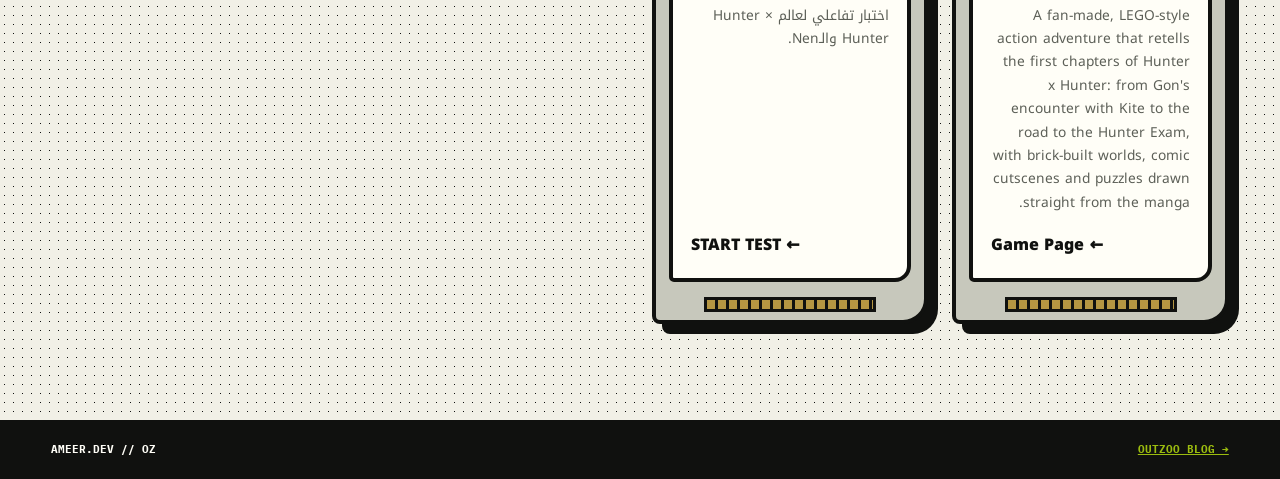
==== commit e23dbc96: "Add Hunter x Hunter: The Real Adventure - Episode 1 Link-card" ====
--- a/index.html
+++ b/index.html
@@ -73,7 +73,7 @@
           <article class="app-card reveal">
             <div class="cart-notch" aria-hidden="true"></div>
             <a class="card-screen" href="https://itsexistcinema.web.app/" aria-label="فتح itsExistCinema"><img src="assets/image.png" alt="واجهة itsExistCinema" loading="lazy"></a>
-            <div class="card-body"><div class="card-meta"><span>Video Library</span><small>01</small></div><h3>itsExistCinema</h3><p>تطوير لمكتبة سينمانا واضافة مميزات اكثر واوسع بشكل مجاني</p><a class="card-link" href="ZaWordle/">Open Site ←</a></div>
+            <div class="card-body"><div class="card-meta"><span>Video Library</span><small>01</small></div><h3>itsExistCinema</h3><p>تطوير لمكتبة سينمانا واضافة مميزات اكثر واوسع بشكل مجاني</p><a class="card-link" href="https://itsexistcinema.web.app/">Open Site ←</a></div>
             <div class="cart-pins" aria-hidden="true"></div>
           </article>
 
@@ -86,15 +86,20 @@
 
           <article class="app-card reveal">
             <div class="cart-notch" aria-hidden="true"></div>
-            <a class="card-screen" href="azanplus/" aria-label="فتح Azan Plus"><img src="assets/screen-home.jpg" alt="واجهة Azan Plus" loading="lazy"></a>
+            <a class="card-screen" href="azanplus/" aria-label="فتح Azan Plus"><img src="assets/screen-home.jpg" alt="واجهة أذان بلص" loading="lazy"></a>
             <div class="card-body"><div class="card-meta"><span>UTILITY</span><small>03</small></div><h3>Azan Plus</h3><p>تطبيق عملي بواجهة هاتف مباشرة وواضحة.</p><a class="card-link" href="azanplus/">OPEN APP ←</a></div>
             <div class="cart-pins" aria-hidden="true"></div>
           </article>
-
+          <article class="app-card reveal">
+            <div class="cart-notch" aria-hidden="true"></div>
+            <a class="card-screen hxh-screen" href="https://mylibrary.itch.io/hxh-real-adventure-ep-1" aria-label="فتح HxH Real Adventure"><span>Ep 01</span><b>Real Adventure</b></a>
+            <div class="card-body"><div class="card-meta"><span>Game</span><small>04</small></div><h3>Aura HxH</h3><p>A fan-made, LEGO-style action adventure that retells the first chapters of Hunter x Hunter: from Gon's encounter with Kite to the road to the Hunter Exam, with brick-built worlds, comic cutscenes and puzzles drawn straight from the manga.</p><a class="card-link" href="https://mylibrary.itch.io/hxh-real-adventure-ep-1">Game Page ←</a></div>
+            <div class="cart-pins" aria-hidden="true"></div>
+          </article>
           <article class="app-card reveal">
             <div class="cart-notch" aria-hidden="true"></div>
             <a class="card-screen hxh-screen" href="hxh/" aria-label="فتح Aura HxH"><span>念</span><b>HUNTER × HUNTER</b></a>
-            <div class="card-body"><div class="card-meta"><span>QUIZ</span><small>04</small></div><h3>Aura HxH</h3><p>اختبار تفاعلي لعالم Hunter × Hunter والـNen.</p><a class="card-link" href="hxh/">START TEST ←</a></div>
+            <div class="card-body"><div class="card-meta"><span>QUIZ</span><small>05</small></div><h3>Aura HxH</h3><p>اختبار تفاعلي لعالم Hunter × Hunter والـNen.</p><a class="card-link" href="hxh/">START TEST ←</a></div>
             <div class="cart-pins" aria-hidden="true"></div>
           </article>
         </div>
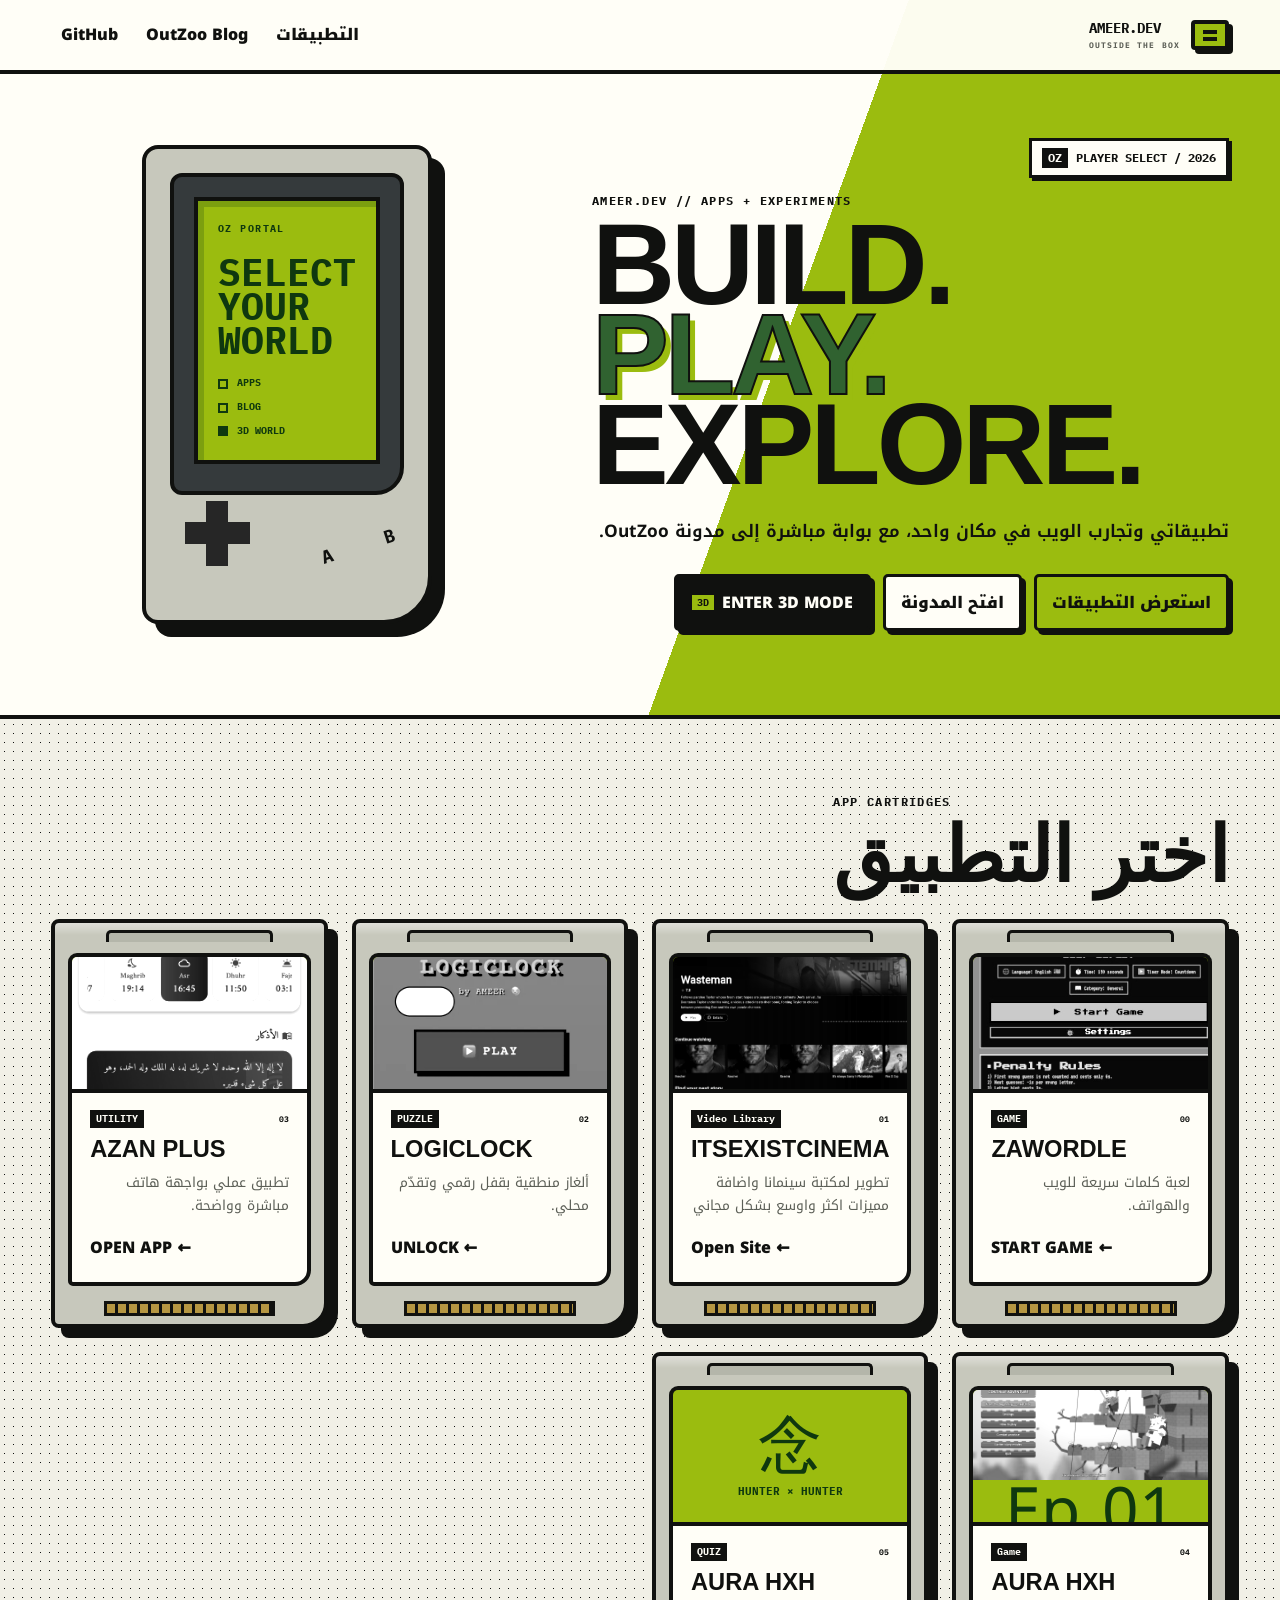
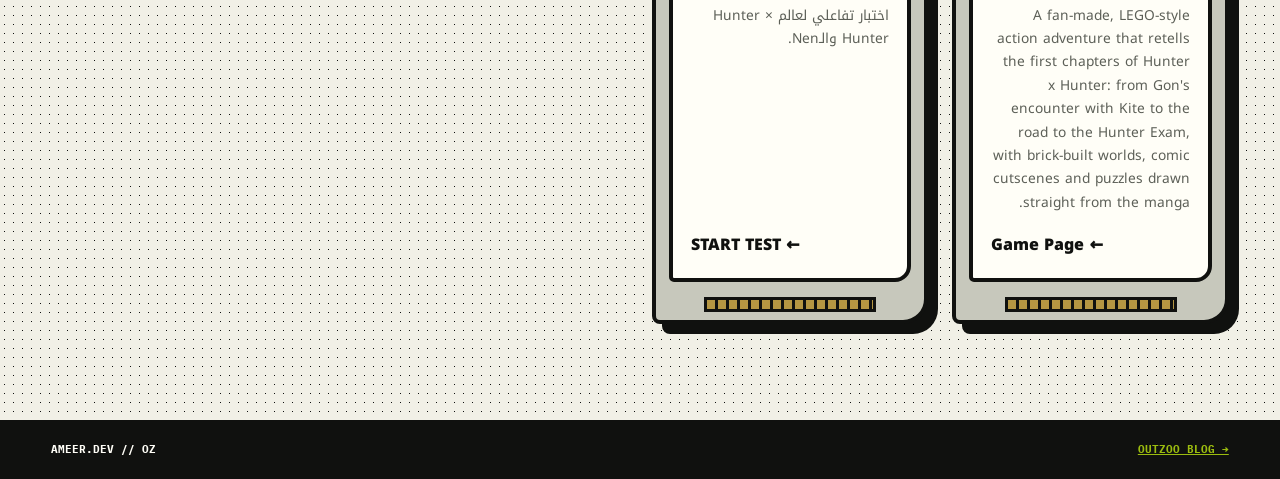
==== commit 43c9f219: "Replace link with image in HxH Real Adventure card" ====
--- a/index.html
+++ b/index.html
@@ -92,7 +92,7 @@
           </article>
           <article class="app-card reveal">
             <div class="cart-notch" aria-hidden="true"></div>
-            <a class="card-screen hxh-screen" href="https://mylibrary.itch.io/hxh-real-adventure-ep-1" aria-label="فتح HxH Real Adventure"><span>Ep 01</span><b>Real Adventure</b></a>
+            <a class="card-screen hxh-screen" href="https://mylibrary.itch.io/hxh-real-adventure-ep-1" aria-label="فتح HxH Real Adventure"><img src="assets/01-menu.png" alt="لعبة مغامرة عالم هانتر هانتر" loading="lazy"><span>Ep 01</span><b>Real Adventure</b></a>
             <div class="card-body"><div class="card-meta"><span>Game</span><small>04</small></div><h3>Aura HxH</h3><p>A fan-made, LEGO-style action adventure that retells the first chapters of Hunter x Hunter: from Gon's encounter with Kite to the road to the Hunter Exam, with brick-built worlds, comic cutscenes and puzzles drawn straight from the manga.</p><a class="card-link" href="https://mylibrary.itch.io/hxh-real-adventure-ep-1">Game Page ←</a></div>
             <div class="cart-pins" aria-hidden="true"></div>
           </article>
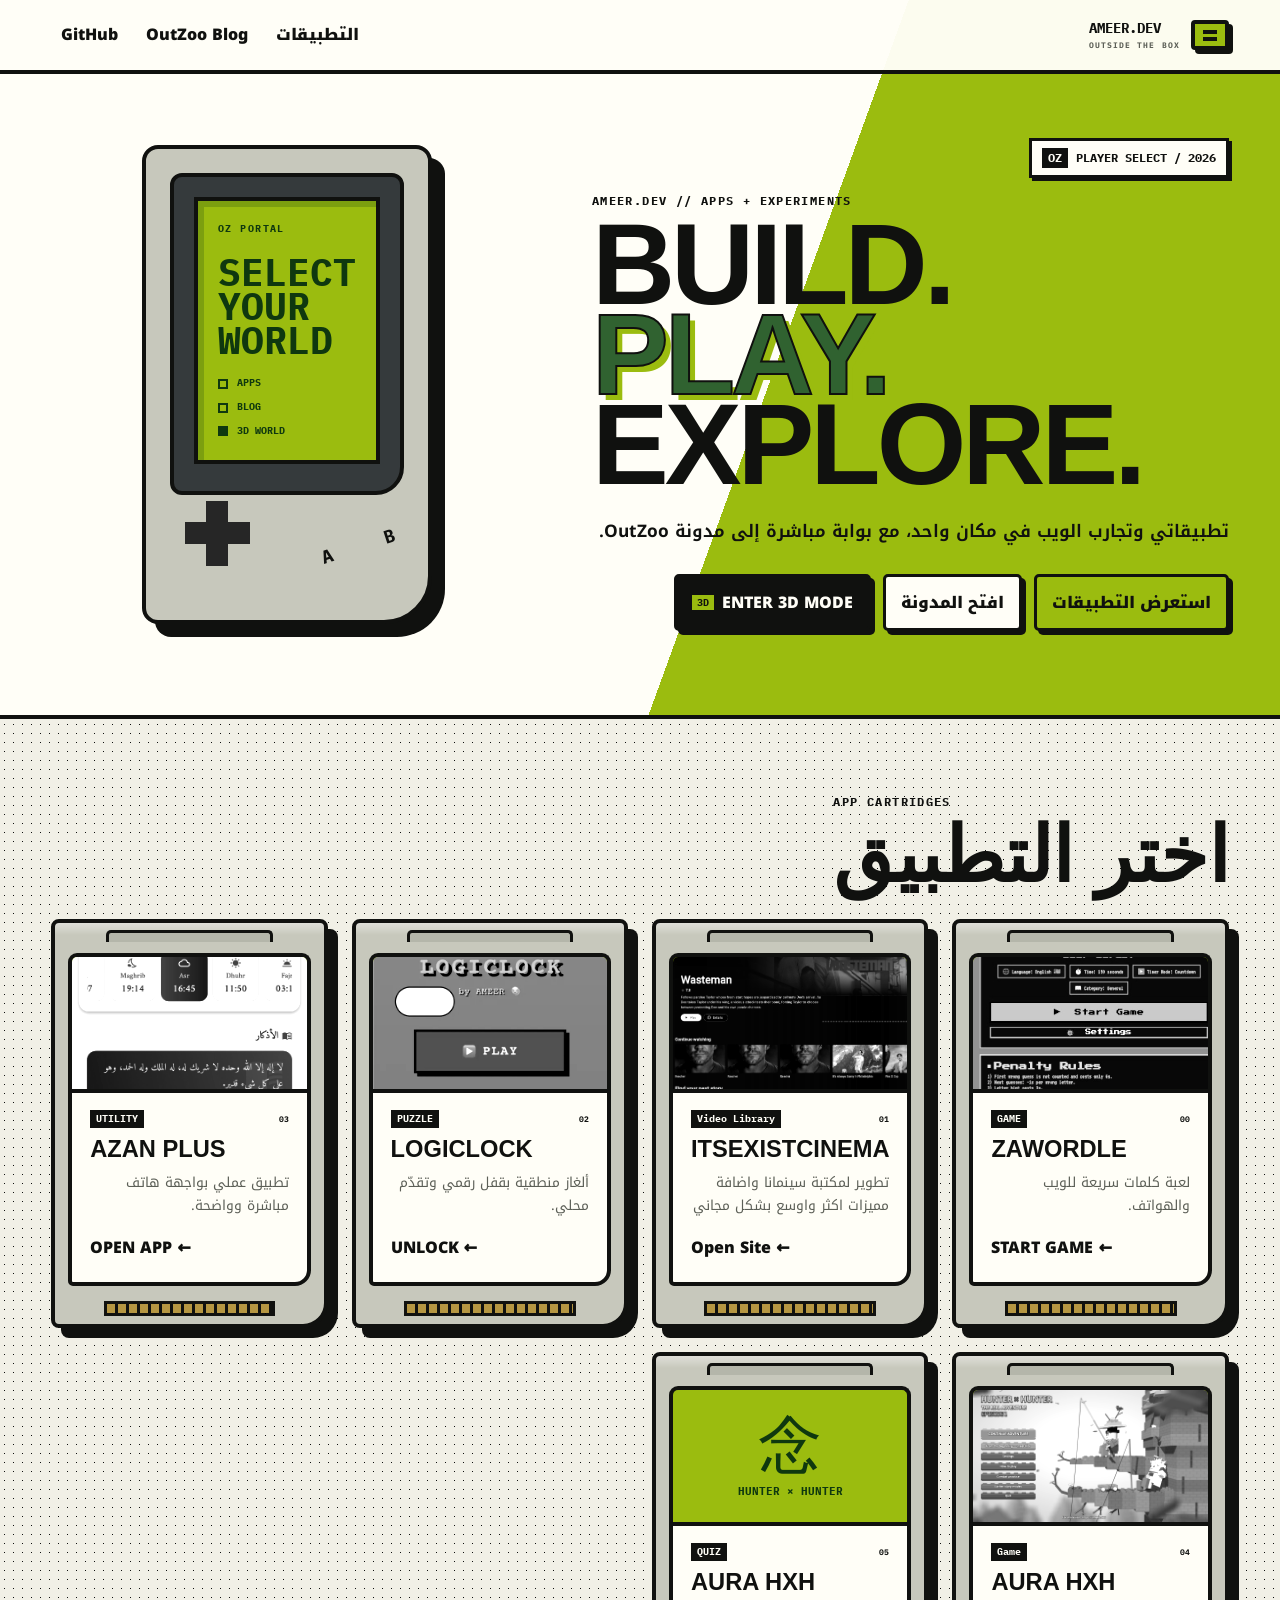
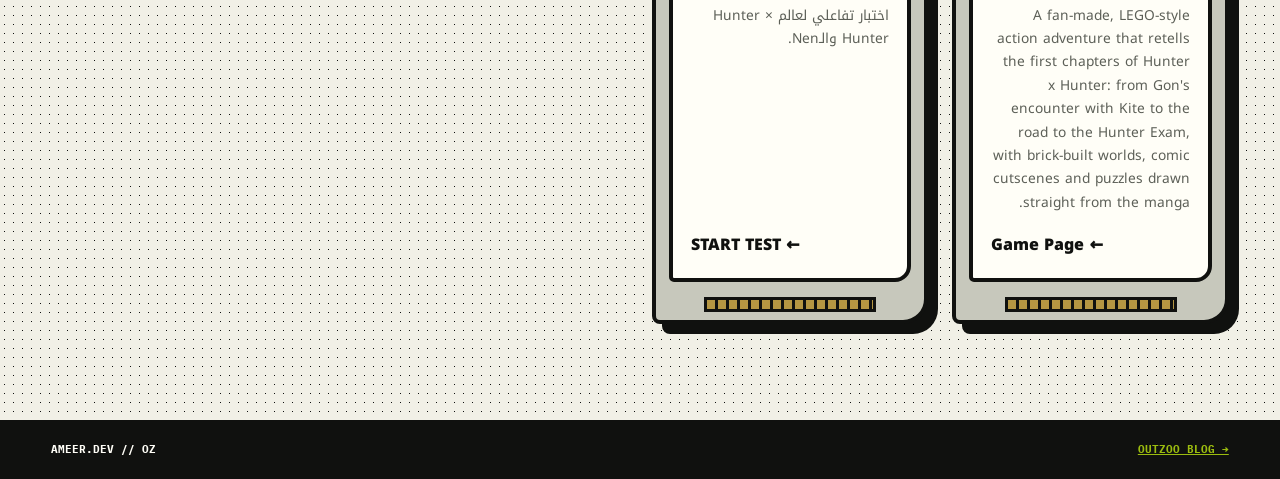
==== commit 044e4d3c: "Update index.html" ====
--- a/index.html
+++ b/index.html
@@ -92,7 +92,7 @@
           </article>
           <article class="app-card reveal">
             <div class="cart-notch" aria-hidden="true"></div>
-            <a class="card-screen hxh-screen" href="https://mylibrary.itch.io/hxh-real-adventure-ep-1" aria-label="فتح HxH Real Adventure"><img src="assets/01-menu.png" alt="لعبة مغامرة عالم هانتر هانتر" loading="lazy"><span>Ep 01</span><b>Real Adventure</b></a>
+            <a class="card-screen hxh-screen" href="https://mylibrary.itch.io/hxh-real-adventure-ep-1" aria-label="فتح HxH Real Adventure"><img src="assets/01-menu.png" alt="لعبة مغامرة عالم هانتر هانتر" loading="lazy"></a>
             <div class="card-body"><div class="card-meta"><span>Game</span><small>04</small></div><h3>Aura HxH</h3><p>A fan-made, LEGO-style action adventure that retells the first chapters of Hunter x Hunter: from Gon's encounter with Kite to the road to the Hunter Exam, with brick-built worlds, comic cutscenes and puzzles drawn straight from the manga.</p><a class="card-link" href="https://mylibrary.itch.io/hxh-real-adventure-ep-1">Game Page ←</a></div>
             <div class="cart-pins" aria-hidden="true"></div>
           </article>
